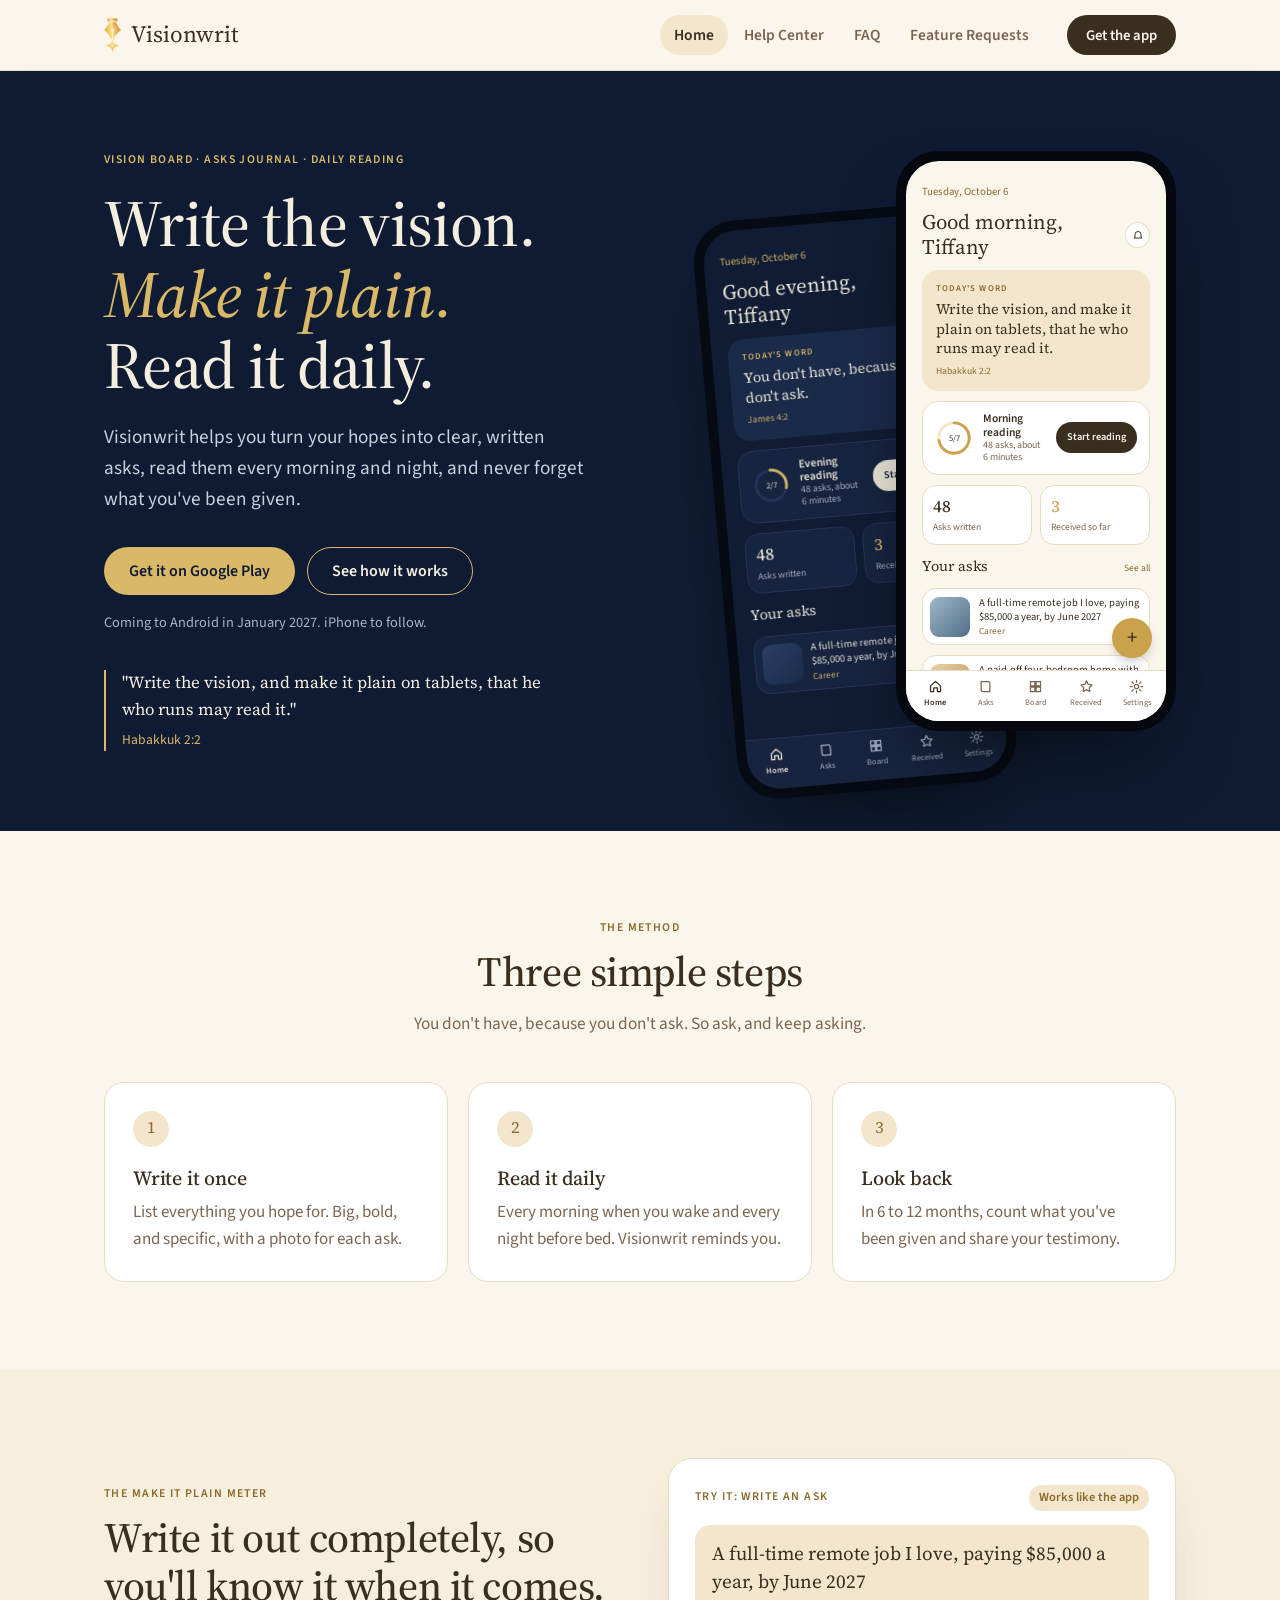
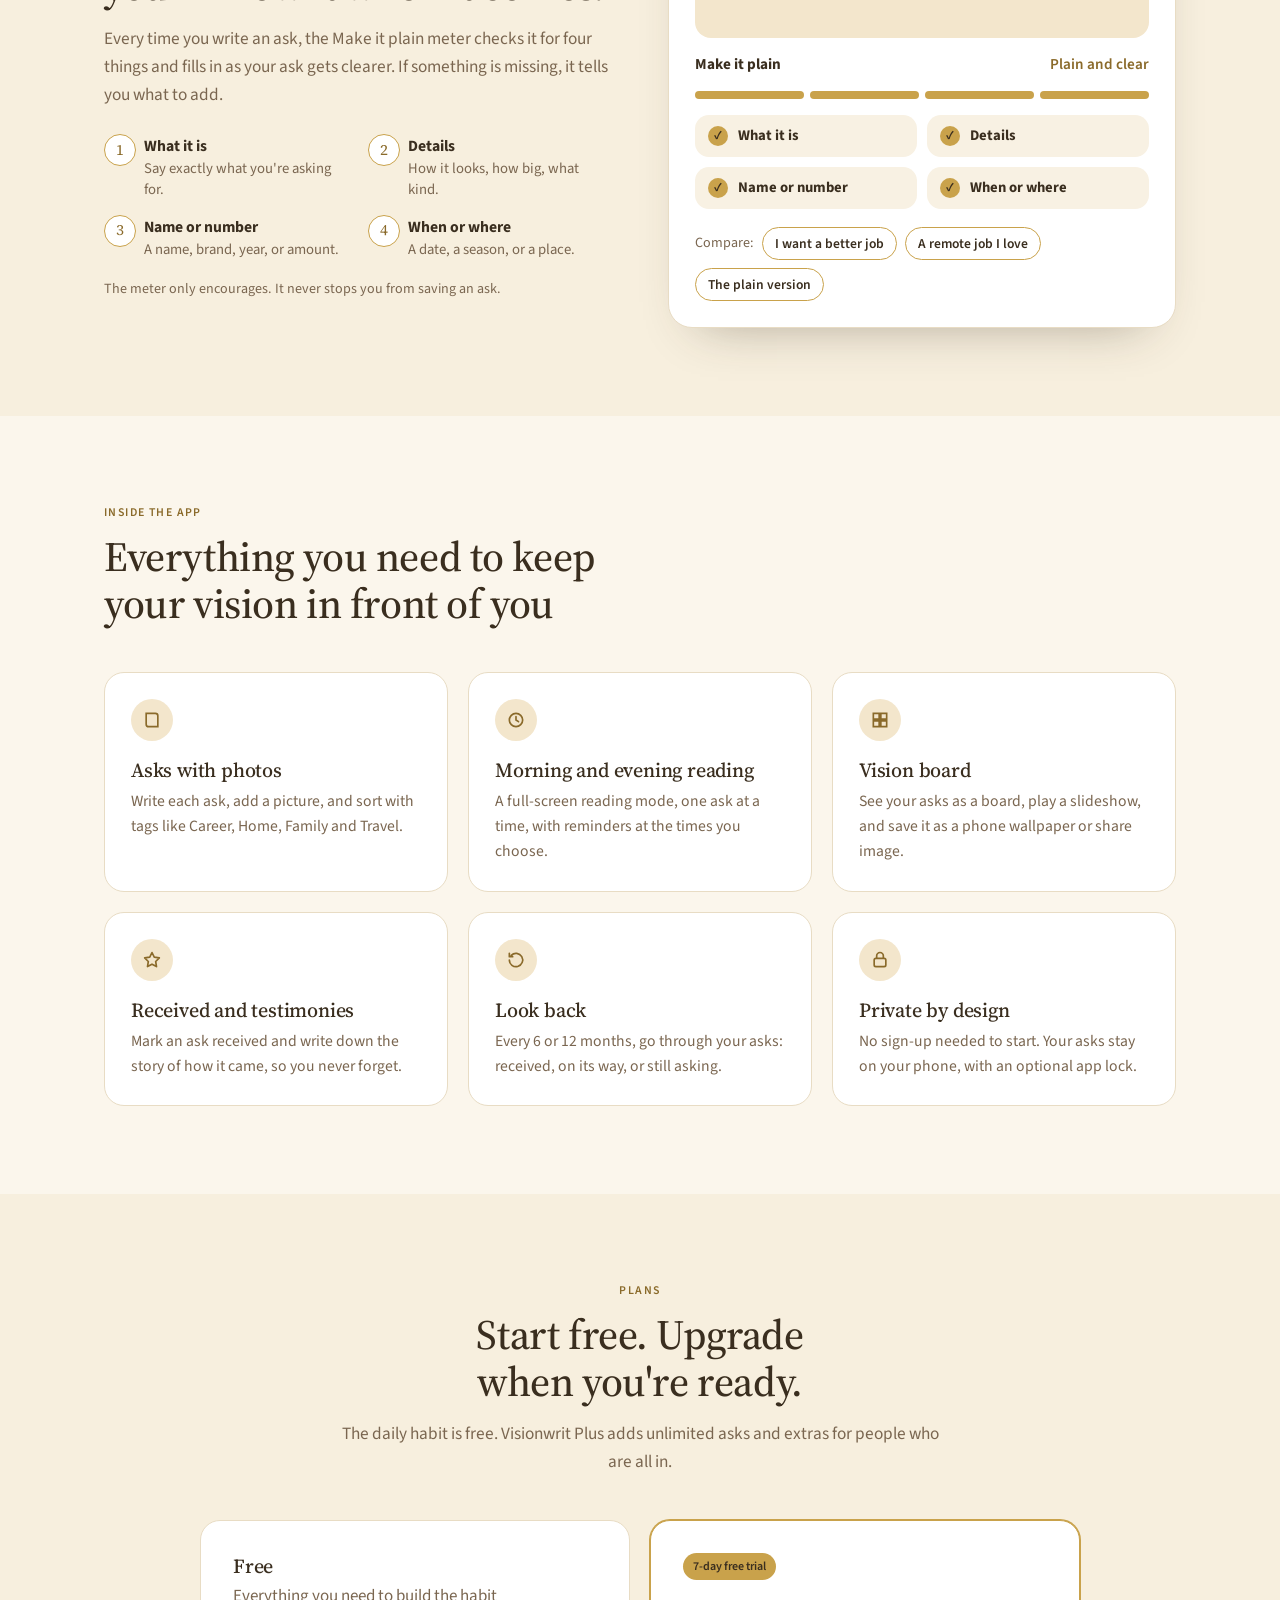
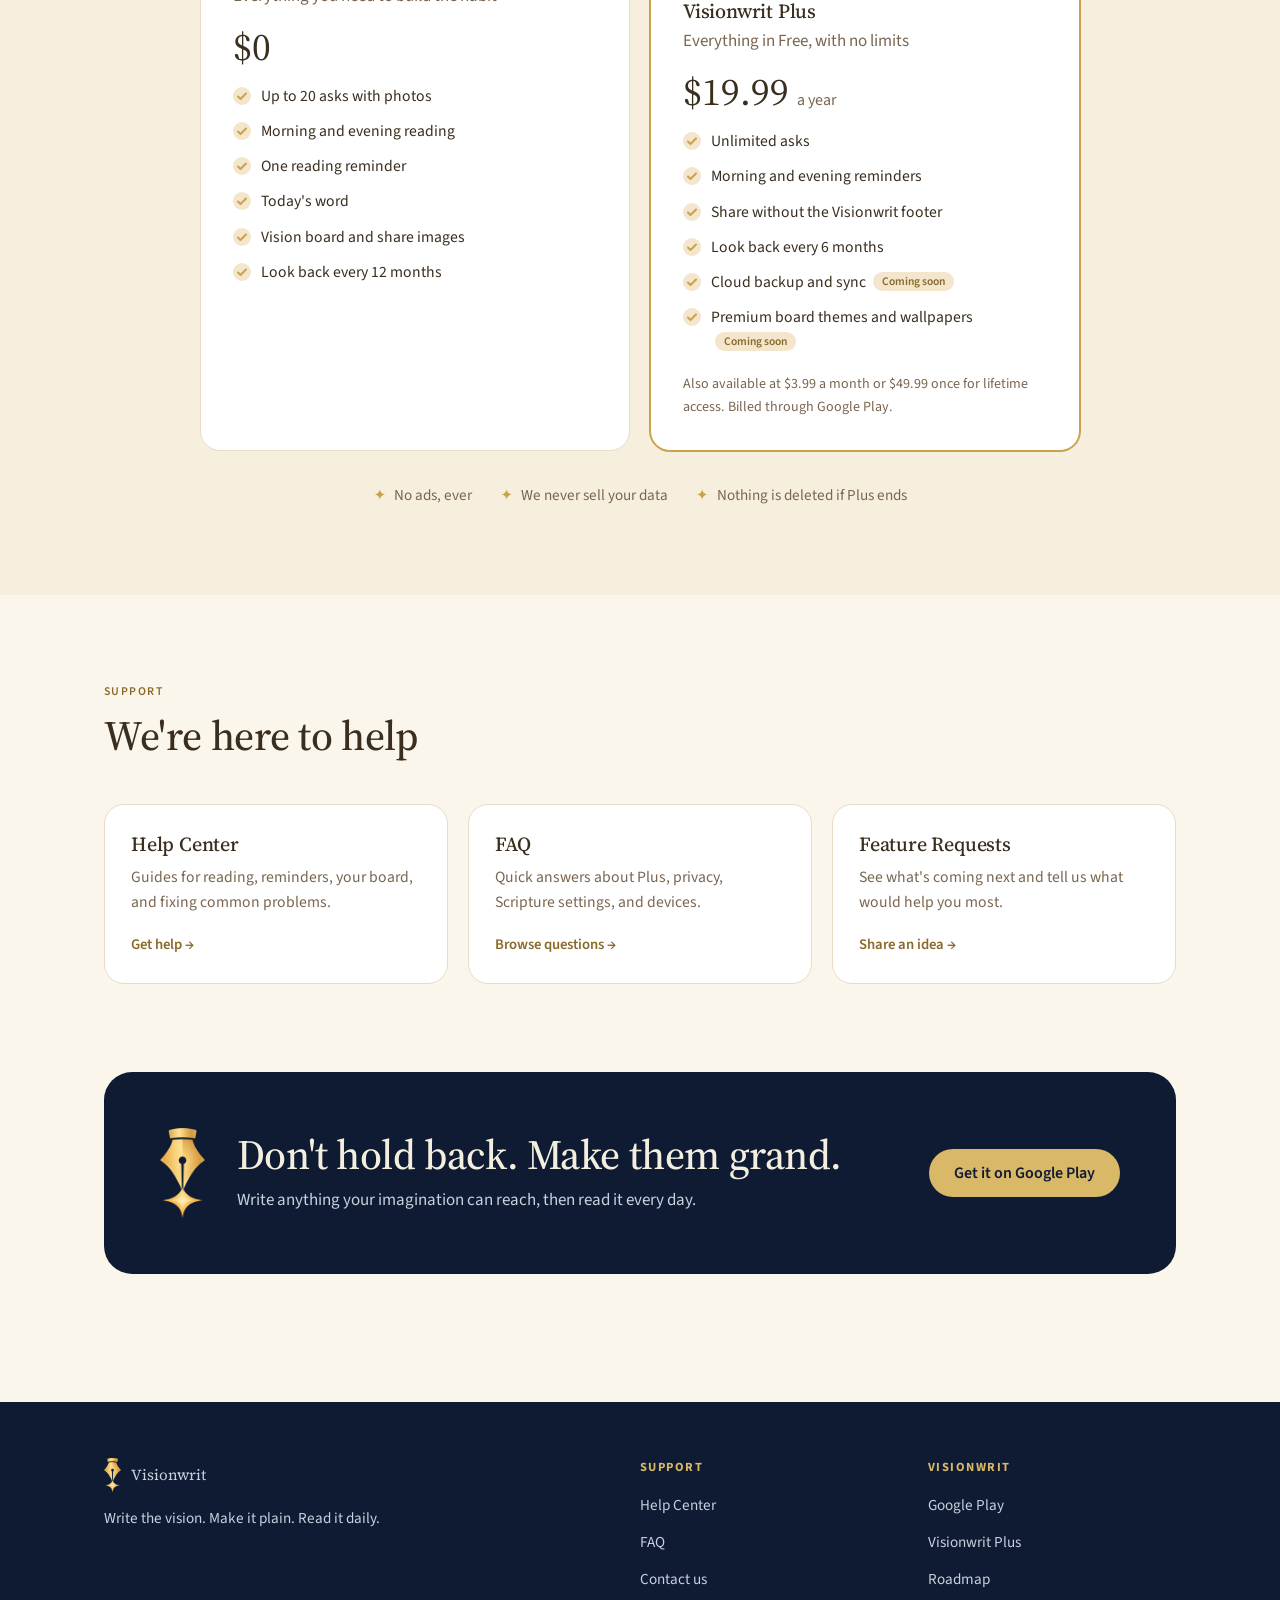
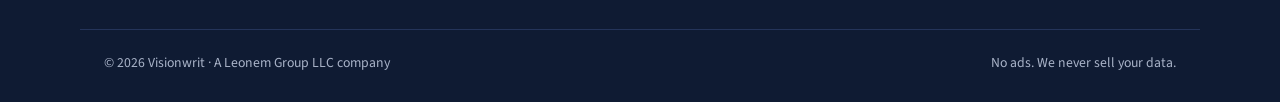
==== index.html @ 1e71ef6b "Confirmation says we'll reply soon" ====
<!DOCTYPE html>
<html lang="en">
<head>
<meta charset="utf-8">
<meta name="viewport" content="width=device-width, initial-scale=1">
<title>Visionwrit</title>
<meta name="description" content="Visionwrit: write the vision, make it plain, read it daily. A vision board and asks journal for Android.">
<meta name="theme-color" content="#0F1B33">
<link rel="icon" type="image/png" href="img/favicon.png">
<link rel="apple-touch-icon" href="img/app-icon.png">
<link rel="preconnect" href="https://fonts.googleapis.com"><link rel="preconnect" href="https://fonts.gstatic.com" crossorigin>
<link href="https://fonts.googleapis.com/css2?family=Source+Sans+3:wght@400;600&family=Source+Serif+4:ital,opsz,wght@0,8..60,400;0,8..60,500;1,8..60,500&display=swap" rel="stylesheet">
<link rel="stylesheet" href="styles.css?v=20261031b">
</head>
<body data-page="index.html">
<main>
  <section class="hero on-navy" style="padding:0">
    <div class="container">
      <div>
        <span class="label">Vision board · Asks journal · Daily reading</span>
        <h1>Write the vision.<br><em>Make it plain.</em><br>Read it daily.</h1>
        <p class="lede">Visionwrit helps you turn your hopes into clear, written asks, read them every morning and night, and never forget what you've been given.</p>
        <div class="actions">
          <a class="btn btn-gold play" href="#">Get it on Google Play</a>
          <a class="btn btn-outline" href="#how">See how it works</a>
        </div>
        <p class="store-note">Coming to Android in January 2027. iPhone to follow.</p>
        <div class="verse"><p>"Write the vision, and make it plain on tablets, that he who runs may read it."</p><small>Habakkuk 2:2</small></div>
      </div>

      <div class="phones" aria-hidden="true">
        <!-- Night sky home (behind) -->
        <div class="phone back"><div class="screen s-dark">
          <div class="body">
            <div class="s-date">Tuesday, October 6</div>
            <div class="s-hello">Good evening, Tiffany<span class="bell"><svg width="12" height="12" viewBox="0 0 24 24"><path d="M6 16V11a6 6 0 0112 0v5l2 2H4z" fill="none" stroke="#F4EEDF" stroke-width="2"/></svg></span></div>
            <div class="word"><div class="k">TODAY'S WORD</div><div class="v">You don't have, because you don't ask.</div><div class="r">James 4:2</div></div>
            <div class="read"><svg class="ring" viewBox="0 0 40 40"><circle cx="20" cy="20" r="16" fill="none" stroke="#24345A" stroke-width="3"/><circle cx="20" cy="20" r="16" fill="none" stroke="#D9B867" stroke-width="3" stroke-dasharray="29 101" transform="rotate(-90 20 20)" stroke-linecap="round"/><text x="20" y="23.5" text-anchor="middle" font-size="9" fill="#F4EEDF">2/7</text></svg><div class="t">Evening reading<span>48 asks, about 6 minutes</span></div><span class="pill">Start reading</span></div>
            <div class="stats"><div><b>48</b>Asks written</div><div class="gold"><b style="color:#D9B867">3</b>Received so far</div></div>
            <div class="your">Your asks<span style="color:#D9B867">See all</span></div>
            <div class="ask"><span class="ph" style="background:linear-gradient(135deg,#2c3f66,#1a2a4a)"></span><div class="t">A full-time remote job I love, paying $85,000 a year, by June 2027<span>Career</span></div></div>
            <div class="fab" style="background:#D9B867;color:#0F1B33">+</div>
          </div>
          <div class="tabs">
            <div class="on"><svg viewBox="0 0 24 24"><path d="M4 11l8-7 8 7v9h-5v-6H9v6H4z" fill="none" stroke="currentColor" stroke-width="2" stroke-linejoin="round"/></svg>Home</div>
            <div><svg viewBox="0 0 24 24"><path d="M5 4h11a3 3 0 013 3v13H8a3 3 0 01-3-3z" fill="none" stroke="currentColor" stroke-width="2"/></svg>Asks</div>
            <div><svg viewBox="0 0 24 24"><path d="M4 4h7v7H4zM13 4h7v7h-7zM4 13h7v7H4zM13 13h7v7h-7z" fill="none" stroke="currentColor" stroke-width="2"/></svg>Board</div>
            <div><svg viewBox="0 0 24 24"><path d="M12 3l2.7 5.6 6.1.9-4.4 4.3 1 6.1L12 17l-5.4 2.9 1-6.1-4.4-4.3 6.1-.9z" fill="none" stroke="currentColor" stroke-width="2" stroke-linejoin="round"/></svg>Received</div>
            <div><svg viewBox="0 0 24 24"><circle cx="12" cy="12" r="3.5" fill="none" stroke="currentColor" stroke-width="2"/><path d="M12 2v3M12 19v3M2 12h3M19 12h3M4.9 4.9l2.1 2.1M17 17l2.1 2.1M4.9 19.1L7 17M17 7l2.1-2.1" stroke="currentColor" stroke-width="2" stroke-linecap="round"/></svg>Settings</div>
          </div>
        </div></div>

        <!-- Morning light home (front) -->
        <div class="phone front"><div class="screen s-light">
          <div class="body">
            <div class="s-date">Tuesday, October 6</div>
            <div class="s-hello">Good morning, Tiffany<span class="bell"><svg width="12" height="12" viewBox="0 0 24 24"><path d="M6 16V11a6 6 0 0112 0v5l2 2H4z" fill="none" stroke="#3A2E1F" stroke-width="2"/></svg></span></div>
            <div class="word"><div class="k">TODAY'S WORD</div><div class="v">Write the vision, and make it plain on tablets, that he who runs may read it.</div><div class="r">Habakkuk 2:2</div></div>
            <div class="read"><svg class="ring" viewBox="0 0 40 40"><circle cx="20" cy="20" r="16" fill="none" stroke="#F3E6CC" stroke-width="3"/><circle cx="20" cy="20" r="16" fill="none" stroke="#C9A24B" stroke-width="3" stroke-dasharray="72 101" transform="rotate(-90 20 20)" stroke-linecap="round"/><text x="20" y="23.5" text-anchor="middle" font-size="9" fill="#3A2E1F">5/7</text></svg><div class="t">Morning reading<span>48 asks, about 6 minutes</span></div><span class="pill">Start reading</span></div>
            <div class="stats"><div><b>48</b>Asks written</div><div class="gold"><b>3</b>Received so far</div></div>
            <div class="your">Your asks<span>See all</span></div>
            <div class="ask"><span class="ph" style="background:linear-gradient(135deg,#9fb7c9,#4f6f86)"></span><div class="t">A full-time remote job I love, paying $85,000 a year, by June 2027<span>Career</span></div></div>
            <div class="ask"><span class="ph" style="background:linear-gradient(135deg,#e9d3a8,#b98f55)"></span><div class="t">A paid-off four-bedroom home with a wraparound porch<span>Home</span></div></div>
            <div class="fab">+</div>
          </div>
          <div class="tabs">
            <div class="on"><svg viewBox="0 0 24 24"><path d="M4 11l8-7 8 7v9h-5v-6H9v6H4z" fill="none" stroke="currentColor" stroke-width="2" stroke-linejoin="round"/></svg>Home</div>
            <div><svg viewBox="0 0 24 24"><path d="M5 4h11a3 3 0 013 3v13H8a3 3 0 01-3-3z" fill="none" stroke="currentColor" stroke-width="2"/></svg>Asks</div>
            <div><svg viewBox="0 0 24 24"><path d="M4 4h7v7H4zM13 4h7v7h-7zM4 13h7v7H4zM13 13h7v7h-7z" fill="none" stroke="currentColor" stroke-width="2"/></svg>Board</div>
            <div><svg viewBox="0 0 24 24"><path d="M12 3l2.7 5.6 6.1.9-4.4 4.3 1 6.1L12 17l-5.4 2.9 1-6.1-4.4-4.3 6.1-.9z" fill="none" stroke="currentColor" stroke-width="2" stroke-linejoin="round"/></svg>Received</div>
            <div><svg viewBox="0 0 24 24"><circle cx="12" cy="12" r="3.5" fill="none" stroke="currentColor" stroke-width="2"/><path d="M12 2v3M12 19v3M2 12h3M19 12h3M4.9 4.9l2.1 2.1M17 17l2.1 2.1M4.9 19.1L7 17M17 7l2.1-2.1" stroke="currentColor" stroke-width="2" stroke-linecap="round"/></svg>Settings</div>
          </div>
        </div></div>
      </div>
    </div>
  </section>

  <section id="how">
    <div class="container">
      <div class="section-head center" style="text-align:center"><span class="label">The method</span><h2>Three simple steps</h2><p>You don't have, because you don't ask. So ask, and keep asking.</p></div>
      <div class="method">
        <div class="step"><div class="num">1</div><h3>Write it once</h3><p>List everything you hope for. Big, bold, and specific, with a photo for each ask.</p></div>
        <div class="step"><div class="num">2</div><h3>Read it daily</h3><p>Every morning when you wake and every night before bed. Visionwrit reminds you.</p></div>
        <div class="step"><div class="num">3</div><h3>Look back</h3><p>In 6 to 12 months, count what you've been given and share your testimony.</p></div>
      </div>
    </div>
  </section>

  <section class="tinted" id="make-it-plain">
    <div class="container plain">
      <div>
        <span class="label">The Make it plain meter</span>
        <h2 style="margin-top:10px">Write it out completely, so you'll know it when it comes.</h2>
        <p class="muted" style="margin-top:16px;font-size:1.08rem">Every time you write an ask, the Make it plain meter checks it for four things and fills in as your ask gets clearer. If something is missing, it tells you what to add.</p>
        <ol class="checks-explained">
          <li><strong>What it is</strong><span>Say exactly what you're asking for.</span></li>
          <li><strong>Details</strong><span>How it looks, how big, what kind.</span></li>
          <li><strong>Name or number</strong><span>A name, brand, year, or amount.</span></li>
          <li><strong>When or where</strong><span>A date, a season, or a place.</span></li>
        </ol>
        <p class="fine" style="margin-top:18px">The meter only encourages. It never stops you from saving an ask.</p>
      </div>

      <div class="meter-demo" aria-labelledby="demo-title">
        <div class="demo-head">
          <span class="label" id="demo-title">Try it: write an ask</span>
          <span class="demo-note">Works like the app</span>
        </div>
        <label for="askInput" class="sr">Your ask</label>
        <textarea id="askInput" rows="3" spellcheck="true">A full-time remote job I love, paying $85,000 a year, by June 2027</textarea>
        <div class="meter-row">
          <strong>Make it plain</strong>
          <span id="plainRating">Plain and clear</span>
        </div>
        <div class="meter big" id="plainMeter" role="meter" aria-valuemin="0" aria-valuemax="4" aria-valuenow="4" aria-labelledby="plainRatingLabel"><span></span><span></span><span></span><span></span></div>
        <span id="plainRatingLabel" class="sr">Make it plain score</span>
        <ul class="check-list" id="plainChecks" aria-live="polite"></ul>
        <div class="examples">
          <span class="fine">Compare:</span>
          <button type="button" class="chip-btn" data-ask="I want a better job">I want a better job</button>
          <button type="button" class="chip-btn" data-ask="A remote job I love">A remote job I love</button>
          <button type="button" class="chip-btn" data-ask="A full-time remote job I love, paying $85,000 a year, by June 2027">The plain version</button>
        </div>
      </div>
    </div>
  </section>

  <section>
    <div class="container">
      <div class="section-head"><span class="label">Inside the app</span><h2>Everything you need to keep your vision in front of you</h2></div>
      <div class="features">
        <div class="feature"><div class="ficon"><svg viewBox="0 0 24 24"><path d="M5 4h11a3 3 0 013 3v13H8a3 3 0 01-3-3z" fill="none" stroke="currentColor" stroke-width="2"/></svg></div><h3>Asks with photos</h3><p>Write each ask, add a picture, and sort with tags like Career, Home, Family and Travel.</p></div>
        <div class="feature"><div class="ficon"><svg viewBox="0 0 24 24"><circle cx="12" cy="12" r="8" fill="none" stroke="currentColor" stroke-width="2"/><path d="M12 8v4l3 2" fill="none" stroke="currentColor" stroke-width="2" stroke-linecap="round"/></svg></div><h3>Morning and evening reading</h3><p>A full-screen reading mode, one ask at a time, with reminders at the times you choose.</p></div>
        <div class="feature"><div class="ficon"><svg viewBox="0 0 24 24"><path d="M4 4h7v7H4zM13 4h7v7h-7zM4 13h7v7H4zM13 13h7v7h-7z" fill="none" stroke="currentColor" stroke-width="2"/></svg></div><h3>Vision board</h3><p>See your asks as a board, play a slideshow, and save it as a phone wallpaper or share image.</p></div>
        <div class="feature"><div class="ficon"><svg viewBox="0 0 24 24"><path d="M12 3l2.7 5.6 6.1.9-4.4 4.3 1 6.1L12 17l-5.4 2.9 1-6.1-4.4-4.3 6.1-.9z" fill="none" stroke="currentColor" stroke-width="2" stroke-linejoin="round"/></svg></div><h3>Received and testimonies</h3><p>Mark an ask received and write down the story of how it came, so you never forget.</p></div>
        <div class="feature"><div class="ficon"><svg viewBox="0 0 24 24"><path d="M4 12a8 8 0 1 0 2.3-5.6M4 4v4h4" fill="none" stroke="currentColor" stroke-width="2" stroke-linecap="round" stroke-linejoin="round"/></svg></div><h3>Look back</h3><p>Every 6 or 12 months, go through your asks: received, on its way, or still asking.</p></div>
        <div class="feature"><div class="ficon"><svg viewBox="0 0 24 24"><rect x="5" y="10" width="14" height="10" rx="2" fill="none" stroke="currentColor" stroke-width="2"/><path d="M8 10V7a4 4 0 018 0v3" fill="none" stroke="currentColor" stroke-width="2"/></svg></div><h3>Private by design</h3><p>No sign-up needed to start. Your asks stay on your phone, with an optional app lock.</p></div>
      </div>
    </div>
  </section>

  <section class="tinted" id="plus">
    <div class="container">
      <div class="section-head center" style="text-align:center"><span class="label">Plans</span><h2>Start free. Upgrade when you're ready.</h2><p>The daily habit is free. Visionwrit Plus adds unlimited asks and extras for people who are all in.</p></div>
      <div class="plans">
        <div class="plan">
          <div><h3>Free</h3><p class="muted" style="margin-top:4px">Everything you need to build the habit</p></div>
          <div class="price">$0</div>
          <ul>
            <li>Up to 20 asks with photos</li>
            <li>Morning and evening reading</li>
            <li>One reading reminder</li>
            <li>Today's word</li>
            <li>Vision board and share images</li>
            <li>Look back every 12 months</li>
          </ul>
        </div>
        <div class="plan plus">
          <span class="badge">7-day free trial</span>
          <div><h3>Visionwrit Plus</h3><p class="muted" style="margin-top:4px">Everything in Free, with no limits</p></div>
          <div class="price">$19.99 <small>a year</small></div>
          <ul>
            <li>Unlimited asks</li>
            <li>Morning and evening reminders</li>
            <li>Share without the Visionwrit footer</li>
            <li>Look back every 6 months</li>
            <li><span>Cloud backup and sync <span class="soon">Coming soon</span></span></li>
            <li><span>Premium board themes and wallpapers <span class="soon">Coming soon</span></span></li>
          </ul>
          <p class="fine">Also available at $3.99 a month or $49.99 once for lifetime access. Billed through Google Play.</p>
        </div>
      </div>
      <div class="promise"><span>No ads, ever</span><span>We never sell your data</span><span>Nothing is deleted if Plus ends</span></div>
    </div>
  </section>

  <section>
    <div class="container">
      <div class="section-head"><span class="label">Support</span><h2>We're here to help</h2></div>
      <div class="cards">
        <a class="card-link" href="help.html"><h3>Help Center</h3><p>Guides for reading, reminders, your board, and fixing common problems.</p><span class="go">Get help →</span></a>
        <a class="card-link" href="faq.html"><h3>FAQ</h3><p>Quick answers about Plus, privacy, Scripture settings, and devices.</p><span class="go">Browse questions →</span></a>
        <a class="card-link" href="feature-requests.html"><h3>Feature Requests</h3><p>See what's coming next and tell us what would help you most.</p><span class="go">Share an idea →</span></a>
      </div>
    </div>
  </section>

  <section style="padding-top:0">
    <div class="container">
      <div class="band-navy on-navy">
        <img src="img/mark.png" alt="" width="45" height="90">
        <div><h2>Don't hold back. Make them grand.</h2><p>Write anything your imagination can reach, then read it every day.</p></div>
        <a class="btn btn-gold play" href="#">Get it on Google Play</a>
      </div>
    </div>
  </section>
</main>
<script src="site.js?v=20261031b"></script>
<script>
/* Same rules as the app's Make it plain meter (Code/src/lib/make-it-plain.ts) */
const DESCRIBING_WORDS = /\b(black|white|red|blue|green|gold|silver|grey|gray|brown|yellow|pink|purple|orange|navy|cream|new|brand|custom|large|big|small|little|tall|leather|wood|wooden|brick|stone|glass|vintage|classic|luxury|paid[- ]off|debt[- ]free|four[- ]bedroom|three[- ]bedroom|two[- ]bedroom|ocean|beach|mountain|lake|corner|private|healthy|happy|loving|kind|full[- ]time|part[- ]time|remote)\b/i;
const NAME_OR_NUMBER = /\d|\$|\b[A-Z][a-z]+\b/;
const WHEN_OR_WHERE = /\b(by|before|in|on|at|near|within|every|each|this|next|year|month|week|summer|winter|spring|fall|january|february|march|april|may|june|july|august|september|october|november|december|city|town|state|country|street|road)\b|\b20\d\d\b/i;
function checkPlain(text){
  const trimmed = text.trim();
  const words = trimmed.split(/\s+/).filter(Boolean);
  const rest = words.slice(1).join(" ");
  const checks = [
    { label: "What it is", met: words.length >= 3, tip: "Say exactly what it is." },
    { label: "Details", met: DESCRIBING_WORDS.test(trimmed) || words.length >= 10, tip: "Add a color, size, or how it looks." },
    { label: "Name or number", met: /\d|\$/.test(trimmed) || NAME_OR_NUMBER.test(rest), tip: "Add a name, brand, year, or amount." },
    { label: "When or where", met: WHEN_OR_WHERE.test(rest), tip: "Add a when or where." },
  ];
  const score = trimmed ? checks.filter(c => c.met).length : 0;
  const rating = ["Just getting started","A good start","Getting clearer","Very specific","Plain and clear"][score];
  return { checks, score, rating };
}
const input = document.getElementById("askInput");
const meter = document.getElementById("plainMeter");
const list = document.getElementById("plainChecks");
const rating = document.getElementById("plainRating");
function render(){
  const r = checkPlain(input.value);
  [...meter.children].forEach((seg,i) => seg.classList.toggle("on", i < r.score));
  meter.setAttribute("aria-valuenow", r.score);
  meter.dataset.score = r.score;
  rating.textContent = r.rating;
  list.innerHTML = r.checks.map(c =>
    '<li class="' + (c.met ? "met" : "") + '"><span class="tick" aria-hidden="true">' + (c.met ? "✓" : "") + '</span><span><strong>' + c.label + '</strong>' +
    (c.met ? '' : '<em>' + c.tip + '</em>') + '<span class="sr">' + (c.met ? " (done)" : " (missing)") + '</span></span></li>').join("");
}
input.addEventListener("input", render);
document.querySelectorAll(".chip-btn").forEach(b => b.addEventListener("click", () => { input.value = b.dataset.ask; render(); }));
render();
</script>
</body>
</html>
---- styles.css ----
/* Visionwrit site. Mirrors the app: "Morning light" (cream, brown, gold) by default, "Night sky" (navy, cream, gold) in dark mode.
   Layout: centered 1120px column, serif headings like the app, rounded 20px cards with hairline borders, pill buttons. */
:root{
  --bg:#FBF6EC;          /* app background, morning light */
  --card:#FFFFFF;
  --tint:#F3E6CC;        /* Today's word card */
  --line:#E8DCC4;
  --text:#3A2E1F;
  --text2:#7A6650;
  --accent-text:#8A6A2A;
  --gold:#C9A24B;
  --on-gold:#3A2E1F;
  --primary:#3A2E1F;
  --on-primary:#FBF6EC;
  --navy:#0F1B33;        /* night sky, used for hero and footer in both themes */
  --navy-card:#16233F;
  --navy-line:#24345A;
  --cream:#F4EEDF;
  --gold-night:#D9B867;
  --serif:"Source Serif 4", Georgia, "Times New Roman", serif;
  --sans:"Source Sans 3", "Segoe UI", Roboto, system-ui, sans-serif;
  color-scheme:light;
}
@media (prefers-color-scheme: dark){
  :root:not([data-theme="light"]){
    --bg:#0F1B33; --card:#16233F; --tint:#1A2A4A; --line:#24345A; --text:#F4EEDF; --text2:#A9B3C8;
    --accent-text:#D9B867; --gold:#D9B867; --on-gold:#0F1B33; --primary:#F4EEDF; --on-primary:#0F1B33;
    --navy:#0A1326; --navy-card:#16233F; color-scheme:dark;
  }
}
:root[data-theme="dark"]{
  --bg:#0F1B33; --card:#16233F; --tint:#1A2A4A; --line:#24345A; --text:#F4EEDF; --text2:#A9B3C8;
  --accent-text:#D9B867; --gold:#D9B867; --on-gold:#0F1B33; --primary:#F4EEDF; --on-primary:#0F1B33;
  --navy:#0A1326; --navy-card:#16233F; color-scheme:dark;
}

*{box-sizing:border-box}
body{margin:0;background:var(--bg);color:var(--text);font:400 17px/1.6 var(--sans);-webkit-font-smoothing:antialiased}
a{color:inherit}
img{max-width:100%;display:block}
p{margin:0}
:focus-visible{outline:2px solid var(--gold);outline-offset:3px;border-radius:6px}
h1,h2,h3{font-family:var(--serif);font-weight:500;margin:0;text-wrap:balance;letter-spacing:-.01em}
h1{font-size:clamp(2.5rem,6vw,4.1rem);line-height:1.08}
h2{font-size:clamp(1.8rem,3.6vw,2.6rem);line-height:1.15}
h3{font-size:1.25rem;line-height:1.3}
.container{max-width:1120px;margin:0 auto;padding:0 24px}
.muted{color:var(--text2)}
.label{display:block;font-size:.74rem;font-weight:600;letter-spacing:.12em;text-transform:uppercase;color:var(--accent-text)}

/* Nav */
.nav{position:sticky;top:0;z-index:10;background:color-mix(in srgb,var(--bg) 90%,transparent);backdrop-filter:blur(12px);border-bottom:1px solid var(--line)}
.nav .container{display:flex;align-items:center;gap:24px;height:70px}
.logo{display:flex;align-items:center;gap:10px;text-decoration:none;font-family:var(--serif);font-size:1.45rem;color:var(--text)}
.logo img{height:34px;width:auto}
.nav-links{display:flex;gap:2px;margin-left:auto}
.nav-links a{text-decoration:none;color:var(--text2);font-weight:600;font-size:.97rem;padding:8px 14px;border-radius:999px}
.nav-links a:hover{color:var(--text);background:var(--tint)}
.nav-links a[aria-current="page"]{color:var(--text);background:var(--tint)}
.menu-btn{display:none;margin-left:auto;background:none;border:1px solid var(--line);border-radius:12px;padding:8px 10px;color:var(--text);cursor:pointer}

/* Buttons: same pills as the app */
.btn{display:inline-flex;align-items:center;justify-content:center;gap:8px;min-height:48px;font:600 1rem var(--sans);padding:0 24px;border-radius:999px;border:1px solid transparent;text-decoration:none;cursor:pointer;transition:opacity .15s}
.btn:hover{opacity:.88}
.btn-primary{background:var(--primary);color:var(--on-primary)}
.btn-gold{background:var(--gold);color:var(--on-gold)}
.btn-outline{background:transparent;border-color:var(--gold);color:var(--text)}
.btn-sm{min-height:40px;padding:0 18px;font-size:.92rem}
.on-navy .btn-outline{color:var(--cream);border-color:var(--gold-night)}

/* Hero: the app's splash screen, night sky with the gold pen */
.hero{background:var(--navy);color:var(--cream);overflow:hidden}
.hero .container{display:grid;grid-template-columns:1.1fr .9fr;gap:48px;align-items:center;padding-top:80px;padding-bottom:80px}
.hero .label{color:var(--gold-night)}
.hero h1{margin-top:18px}
.hero h1 em{font-style:italic;color:var(--gold-night)}
.hero .lede{font-size:1.2rem;color:#C9D0DE;max-width:480px;margin:22px 0 32px}
.hero .actions{display:flex;gap:12px;flex-wrap:wrap}
.hero .btn-gold{background:var(--gold-night);color:#0F1B33}
.verse{margin-top:36px;padding-left:16px;border-left:2px solid var(--gold-night);max-width:440px}
.verse p{font-family:var(--serif);font-size:1.05rem;color:var(--cream)}
.verse small{display:block;margin-top:6px;color:var(--gold-night);font-size:.85rem}
.store-note{margin-top:16px;font-size:.9rem;color:#A9B3C8}

/* Phones */
.phones{position:relative;height:600px;width:100%;max-width:520px;margin-left:auto}
.phone{position:absolute;width:280px;border-radius:42px;background:#05080f;padding:10px;box-shadow:0 40px 80px -30px rgba(0,0,0,.6)}
.phone.front{right:0;top:0;z-index:2}
.phone.back{left:0;top:60px;transform:rotate(-5deg);opacity:.95}
.screen{border-radius:33px;overflow:hidden;height:560px;display:flex;flex-direction:column;font-family:var(--sans)}
.screen .body{flex:1;min-height:0;overflow:hidden;padding:22px 16px 0;display:flex;flex-direction:column;gap:10px;position:relative}
.s-light{background:#FBF6EC;color:#3A2E1F}
.s-dark{background:#0F1B33;color:#F4EEDF}
.s-date{font-size:.68rem;color:#8A6A2A}
.s-dark .s-date{color:#D9B867}
.s-hello{font-family:var(--serif);font-size:1.3rem;line-height:1.2;display:flex;justify-content:space-between;align-items:center}
.bell{width:26px;height:26px;border-radius:50%;border:1px solid #E8DCC4;display:grid;place-items:center;background:#fff}
.s-dark .bell{background:#16233F;border-color:#24345A}
.word{border-radius:16px;padding:12px 14px;background:#F3E6CC}
.s-dark .word{background:#1A2A4A}
.word .k{font-size:.55rem;letter-spacing:.12em;color:#8A6A2A;font-weight:600}
.s-dark .word .k{color:#D9B867}
.word .v{font-family:var(--serif);font-size:.9rem;line-height:1.35;margin-top:4px}
.word .r{font-size:.6rem;color:#8A6A2A;margin-top:5px}
.s-dark .word .r{color:#D9B867}
.read{display:flex;align-items:center;gap:10px;border:1px solid #E8DCC4;border-radius:16px;padding:10px 12px;background:#fff}
.s-dark .read{background:#16233F;border-color:#24345A}
.ring{width:38px;height:38px;flex:none}
.read .t{font-size:.72rem;font-weight:600;line-height:1.2}
.read .t span{display:block;font-weight:400;color:#7A6650;font-size:.62rem}
.s-dark .read .t span{color:#A9B3C8}
.pill{margin-left:auto;font-size:.65rem;font-weight:600;padding:7px 11px;border-radius:999px;background:#3A2E1F;color:#FBF6EC;white-space:nowrap}
.s-dark .pill{background:#F4EEDF;color:#0F1B33}
.stats{display:grid;grid-template-columns:1fr 1fr;gap:8px}
.stats div{border:1px solid #E8DCC4;border-radius:14px;padding:8px 10px;background:#fff;font-size:.6rem;color:#7A6650}
.s-dark .stats div{background:#16233F;border-color:#24345A;color:#A9B3C8}
.stats b{display:block;font-family:var(--serif);font-weight:500;font-size:1.05rem;color:#3A2E1F}
.s-dark .stats b{color:#F4EEDF}
.stats .gold b{color:#C9A24B}
.your{display:flex;justify-content:space-between;align-items:baseline;font-family:var(--serif);font-size:.9rem}
.your span{font-family:var(--sans);font-size:.6rem;color:#8A6A2A}
.ask{display:flex;gap:9px;align-items:center;border:1px solid #E8DCC4;border-radius:14px;padding:7px;background:#fff}
.s-dark .ask{background:#16233F;border-color:#24345A}
.ph{width:40px;height:40px;border-radius:9px;flex:none}
.ask .t{font-size:.66rem;line-height:1.3}
.ask .t span{display:block;color:#8A6A2A;font-size:.58rem;margin-top:2px}
.s-dark .ask .t span{color:#D9B867}
.fab{position:absolute;right:14px;bottom:12px;width:40px;height:40px;border-radius:50%;background:#C9A24B;color:#3A2E1F;display:grid;place-items:center;font-size:1.3rem;box-shadow:0 6px 14px -6px rgba(0,0,0,.4)}
.tabs{display:grid;grid-template-columns:repeat(5,1fr);border-top:1px solid #E8DCC4;background:#fff;padding:8px 4px 12px}
.s-dark .tabs{background:#16233F;border-color:#24345A}
.tabs div{display:flex;flex-direction:column;align-items:center;gap:2px;font-size:.52rem;color:#7A6650}
.s-dark .tabs div{color:#A9B3C8}
.tabs .on{color:#3A2E1F;font-weight:600}
.s-dark .tabs .on{color:#F4EEDF}
.tabs svg{width:15px;height:15px}

section{padding:88px 0}
.section-head{max-width:620px;margin-bottom:44px}
.section-head h2{margin-top:10px}
.section-head p{margin-top:14px;color:var(--text2);font-size:1.08rem}
.center{text-align:center;margin-left:auto;margin-right:auto}

/* Method: three steps, like onboarding */
.method{display:grid;grid-template-columns:repeat(3,1fr);gap:20px}
.step{background:var(--card);border:1px solid var(--line);border-radius:20px;padding:28px}
.num{width:36px;height:36px;border-radius:50%;background:var(--tint);color:var(--accent-text);display:grid;place-items:center;font-family:var(--serif);font-size:1.05rem;margin-bottom:18px}
.step p{color:var(--text2);margin-top:8px}

/* Make it plain meter demo */
.plain{display:grid;grid-template-columns:1fr 1fr;gap:56px;align-items:center}
.sr{position:absolute;width:1px;height:1px;overflow:hidden;clip:rect(0 0 0 0);white-space:nowrap}
.checks-explained{list-style:none;counter-reset:c;margin:26px 0 0;padding:0;display:grid;grid-template-columns:1fr 1fr;gap:14px 20px}
.checks-explained li{counter-increment:c;display:grid;grid-template-columns:30px 1fr;column-gap:10px;align-content:start}
.checks-explained li::before{content:counter(c);grid-row:span 2;width:30px;height:30px;border-radius:50%;background:var(--card);border:1px solid var(--gold);color:var(--accent-text);display:grid;place-items:center;font-family:var(--serif);font-size:.95rem}
.checks-explained strong{font-size:.98rem}
.checks-explained span{color:var(--text2);font-size:.92rem;line-height:1.4}
.meter-demo{background:var(--card);border:1px solid var(--line);border-radius:24px;padding:26px;display:grid;gap:14px;box-shadow:0 24px 50px -32px rgba(58,46,31,.45)}
.demo-head{display:flex;flex-wrap:wrap;justify-content:space-between;align-items:center;gap:8px 12px}
.demo-note{white-space:nowrap;font-size:.78rem;font-weight:600;color:var(--accent-text);background:var(--tint);padding:3px 10px;border-radius:999px}
.meter-demo textarea{min-height:0;font-family:var(--serif);font-size:1.2rem;line-height:1.45;background:var(--tint);border-color:transparent;border-radius:16px;padding:14px 16px;resize:none}
.meter-row{display:flex;justify-content:space-between;align-items:baseline;font-size:.95rem}
.meter-row span{color:var(--accent-text);font-weight:600}
.meter{display:grid;grid-template-columns:repeat(4,1fr);gap:6px}
.meter span{height:8px;border-radius:999px;background:color-mix(in srgb,var(--line) 55%,var(--card));transition:background .25s}
.meter span.on{background:var(--gold)}
@media (prefers-reduced-motion: reduce){.meter span{transition:none}}
.check-list{list-style:none;margin:2px 0 0;padding:0;display:grid;grid-template-columns:1fr 1fr;gap:10px}
.check-list li{display:flex;gap:10px;align-items:flex-start;border:1px solid var(--line);border-radius:14px;padding:10px 12px;font-size:.92rem;line-height:1.35}
.check-list li.met{background:color-mix(in srgb,var(--tint) 55%,var(--card));border-color:transparent}
.check-list .tick{flex:none;width:20px;height:20px;border-radius:50%;border:1.5px dashed var(--gold);display:grid;place-items:center;font-size:.75rem;font-weight:700;color:var(--on-gold)}
.check-list li.met .tick{background:var(--gold);border:none}
.check-list em{display:block;font-style:normal;color:var(--text2);font-size:.85rem;margin-top:2px}
.examples{display:flex;flex-wrap:wrap;gap:8px;align-items:center;padding-top:4px}
.chip-btn{font:600 .85rem var(--sans);padding:6px 12px;border-radius:999px;background:transparent;color:var(--text);border:1px solid var(--gold);cursor:pointer}
.chip-btn:hover{background:var(--tint)}

/* Feature list */
.features{display:grid;grid-template-columns:repeat(3,1fr);gap:20px}
.feature{background:var(--card);border:1px solid var(--line);border-radius:20px;padding:26px}
.ficon{width:42px;height:42px;border-radius:50%;background:var(--tint);color:var(--accent-text);display:grid;place-items:center;margin-bottom:16px}
.ficon svg{width:20px;height:20px}
.feature p{color:var(--text2);margin-top:6px;font-size:.98rem}

/* Plans */
.plans{display:grid;grid-template-columns:1fr 1fr;gap:20px;max-width:880px;margin:0 auto}
.plan{background:var(--card);border:1px solid var(--line);border-radius:20px;padding:32px;display:flex;flex-direction:column;gap:18px}
.plan.plus{border-color:var(--gold);box-shadow:0 0 0 1px var(--gold)}
.price{font-family:var(--serif);font-size:2.4rem;line-height:1}
.price small{font-family:var(--sans);font-size:1rem;color:var(--text2)}
.plan ul{list-style:none;margin:0;padding:0;display:grid;gap:10px}
.plan li{display:flex;gap:10px;font-size:.98rem}
.plan li::before{content:"";flex:none;width:18px;height:18px;margin-top:3px;border-radius:50%;background:var(--tint) url("data:image/svg+xml,%3Csvg xmlns='http://www.w3.org/2000/svg' viewBox='0 0 18 18'%3E%3Cpath d='M5 9.5l2.5 2.5L13 6.5' fill='none' stroke='%23C9A24B' stroke-width='2' stroke-linecap='round' stroke-linejoin='round'/%3E%3C/svg%3E") center/18px no-repeat}
.plan .soon{display:inline-block;vertical-align:2px;font-size:.72rem;font-weight:600;line-height:1.5;color:var(--accent-text);background:var(--tint);padding:1px 9px;border-radius:999px;margin-left:4px;white-space:nowrap}
.badge{align-self:flex-start;font-size:.75rem;font-weight:600;padding:4px 10px;border-radius:999px;background:var(--gold);color:var(--on-gold)}
.fine{font-size:.88rem;color:var(--text2)}

.promise{display:flex;flex-wrap:wrap;gap:12px 28px;justify-content:center;margin-top:32px;color:var(--text2);font-size:.95rem}
.promise span{display:flex;align-items:center;gap:8px}
.promise span::before{content:"✦";color:var(--gold)}

/* Cards linking to support pages */
.cards{display:grid;grid-template-columns:repeat(3,1fr);gap:20px}
.card-link{display:flex;flex-direction:column;gap:8px;padding:26px;border:1px solid var(--line);border-radius:20px;text-decoration:none;background:var(--card);transition:border-color .15s}
.card-link:hover{border-color:var(--gold)}
.card-link p{color:var(--text2);font-size:.98rem}
.card-link .go{margin-top:auto;padding-top:10px;font-weight:600;font-size:.92rem;color:var(--accent-text)}

/* Navy CTA band */
.band-navy{background:var(--navy);color:var(--cream);border-radius:28px;padding:56px;display:grid;grid-template-columns:auto 1fr auto;gap:32px;align-items:center}
.band-navy img{height:90px;width:auto}
.band-navy p{color:#C9D0DE;margin-top:8px}
.band-navy .btn-gold{background:var(--gold-night);color:#0F1B33}

/* Page header (inner pages) */
.page-head{padding:72px 0 40px;text-align:center}
.page-head .label{margin-bottom:12px}
.page-head p{max-width:560px;margin:16px auto 0;font-size:1.1rem;color:var(--text2)}

/* Search */
.search{max-width:560px;margin:28px auto 0;position:relative}
.search input{padding-left:48px;height:54px;border-radius:999px;background:var(--card);border:1px solid var(--line)}
.search svg{position:absolute;left:18px;top:50%;transform:translateY(-50%);color:var(--text2)}

/* Forms */
.form{display:grid;gap:18px;padding:32px;border:1px solid var(--line);border-radius:20px;background:var(--card)}
.row{display:grid;grid-template-columns:1fr 1fr;gap:18px}
label{display:block;font-weight:600;font-size:.9rem;margin-bottom:8px}
label .opt{font-weight:400;color:var(--text2)}
input,select,textarea{width:100%;font:400 1rem var(--sans);color:var(--text);background:var(--bg);border:1px solid var(--line);border-radius:14px;padding:12px 14px}
input:focus,select:focus,textarea:focus{outline:none;border-color:var(--gold);box-shadow:0 0 0 3px color-mix(in srgb,var(--gold) 25%,transparent)}
textarea{min-height:140px;resize:vertical}
.err{color:#9A3B2E;font-size:.9rem;font-weight:600;min-height:1.2em}
:root[data-theme="dark"] .err{color:#E39A8C}
@media (prefers-color-scheme: dark){:root:not([data-theme="light"]) .err{color:#E39A8C}}
.result{display:none;padding:20px;border-radius:16px;background:var(--tint)}
.result.show{display:block}
.result.ok{border-left:4px solid var(--gold)}
.result.bad{border-left:4px solid #9A3B2E}
.result a{color:var(--accent-text)}
.hp{position:absolute;left:-9999px;width:1px;height:1px;opacity:0}
.btn:disabled{opacity:.6;cursor:wait}
.result pre{white-space:pre-wrap;font:400 .86rem/1.55 ui-monospace,Consolas,monospace;background:var(--card);border:1px solid var(--line);border-radius:12px;padding:14px;margin:12px 0;max-height:220px;overflow:auto}
.result .actions{display:flex;gap:10px;flex-wrap:wrap;align-items:center}

.split{display:grid;grid-template-columns:.8fr 1.2fr;gap:56px;align-items:start}
.info-list{display:grid;gap:22px;margin-top:28px}
.info-list > div{display:flex;gap:14px}
.info-list .num{margin:0;flex:none}
.info-list h3{font-size:1.05rem}
.info-list p{color:var(--text2);font-size:.95rem}
.tinted{background:color-mix(in srgb,var(--tint) 45%,var(--bg))}

/* FAQ */
.faq-layout{display:grid;grid-template-columns:220px 1fr;gap:56px;align-items:start}
.faq-nav{position:sticky;top:100px;display:grid;gap:2px}
.faq-nav a{text-decoration:none;color:var(--text2);font-weight:600;font-size:.95rem;padding:8px 12px;border-radius:12px}
.faq-nav a:hover{color:var(--text);background:var(--tint)}
.faq-group{margin-bottom:48px;scroll-margin-top:100px}
.faq-group h2{font-size:1.5rem;margin-bottom:8px}
details{border-bottom:1px solid var(--line)}
summary{cursor:pointer;list-style:none;display:flex;justify-content:space-between;align-items:center;gap:16px;padding:18px 0;font-weight:600}
summary::-webkit-details-marker{display:none}
summary .plus{width:28px;height:28px;border-radius:50%;border:1px solid var(--gold);color:var(--accent-text);display:grid;place-items:center;flex:none;transition:transform .2s}
details[open] summary .plus{transform:rotate(45deg);background:var(--gold);color:var(--on-gold)}
details p{color:var(--text2);padding:0 44px 20px 0}
@media (prefers-reduced-motion: reduce){summary .plus{transition:none}}

/* Roadmap */
.board{display:grid;grid-template-columns:repeat(3,1fr);gap:20px}
.lane{background:var(--tint);border-radius:20px;padding:18px}
.lane-head{display:flex;align-items:center;justify-content:space-between;margin-bottom:14px;padding:0 4px}
.lane-head h3{font-size:1.1rem}
.lane-head small{font-size:.8rem;color:var(--accent-text);font-weight:600}
.item{background:var(--card);border:1px solid var(--line);border-radius:16px;padding:16px;margin-bottom:10px}
.item:last-child{margin-bottom:0}
.item .t{font-weight:600}
.item .d{color:var(--text2);font-size:.92rem;margin-top:4px}
.tag{display:inline-block;margin-top:10px;font-size:.74rem;font-weight:600;color:var(--accent-text);background:var(--tint);padding:3px 9px;border-radius:999px}

/* Footer: night sky */
footer{background:var(--navy);color:#C9D0DE;margin-top:40px}
.foot{display:grid;grid-template-columns:2fr 1fr 1fr;gap:40px;padding-top:56px;padding-bottom:36px}
footer .logo{color:var(--cream)}
.foot h4{margin:0 0 14px;font-size:.78rem;letter-spacing:.12em;text-transform:uppercase;color:var(--gold-night)}
.foot ul{list-style:none;margin:0;padding:0;display:grid;gap:10px}
.foot a{text-decoration:none;color:#C9D0DE;font-size:.95rem}
.foot a:hover{color:var(--cream)}
.foot p{font-size:.95rem;margin-top:14px;max-width:340px}
.legal{border-top:1px solid #24345A;padding-top:22px;padding-bottom:28px;font-size:.86rem;display:flex;justify-content:space-between;gap:16px;flex-wrap:wrap;color:#A9B3C8}

/* Mid widths: the column is too narrow for two phones side by side, so show only the front one */
@media (min-width:921px) and (max-width:1100px){.phone.back{display:none}.phone.front{right:auto;left:50%;transform:translateX(-50%)}}
@media (max-width:920px){
  .hero .container,.split,.faq-layout,.plain{grid-template-columns:1fr}
  .phones{height:590px;max-width:520px;margin:0 auto;width:100%}
  .method,.features,.cards,.board{grid-template-columns:1fr 1fr}
  .faq-nav{position:static;display:flex;flex-wrap:wrap}
  .band-navy{grid-template-columns:1fr;text-align:left;padding:36px}
}
@media (max-width:680px){
  .checks-explained,.check-list{grid-template-columns:1fr}
  .menu-btn{display:block}
  .nav-links{display:none;position:absolute;top:70px;left:0;right:0;flex-direction:column;background:var(--bg);border-bottom:1px solid var(--line);padding:12px 16px}
  .nav-links.open{display:flex}
  .nav .btn{display:none}
  .method,.features,.cards,.board,.plans,.row{grid-template-columns:1fr}
  .phone.back{display:none}
  .phone.front{left:50%;right:auto;transform:translateX(-50%)}
  .foot{grid-template-columns:1fr}
  .form{padding:22px}
}
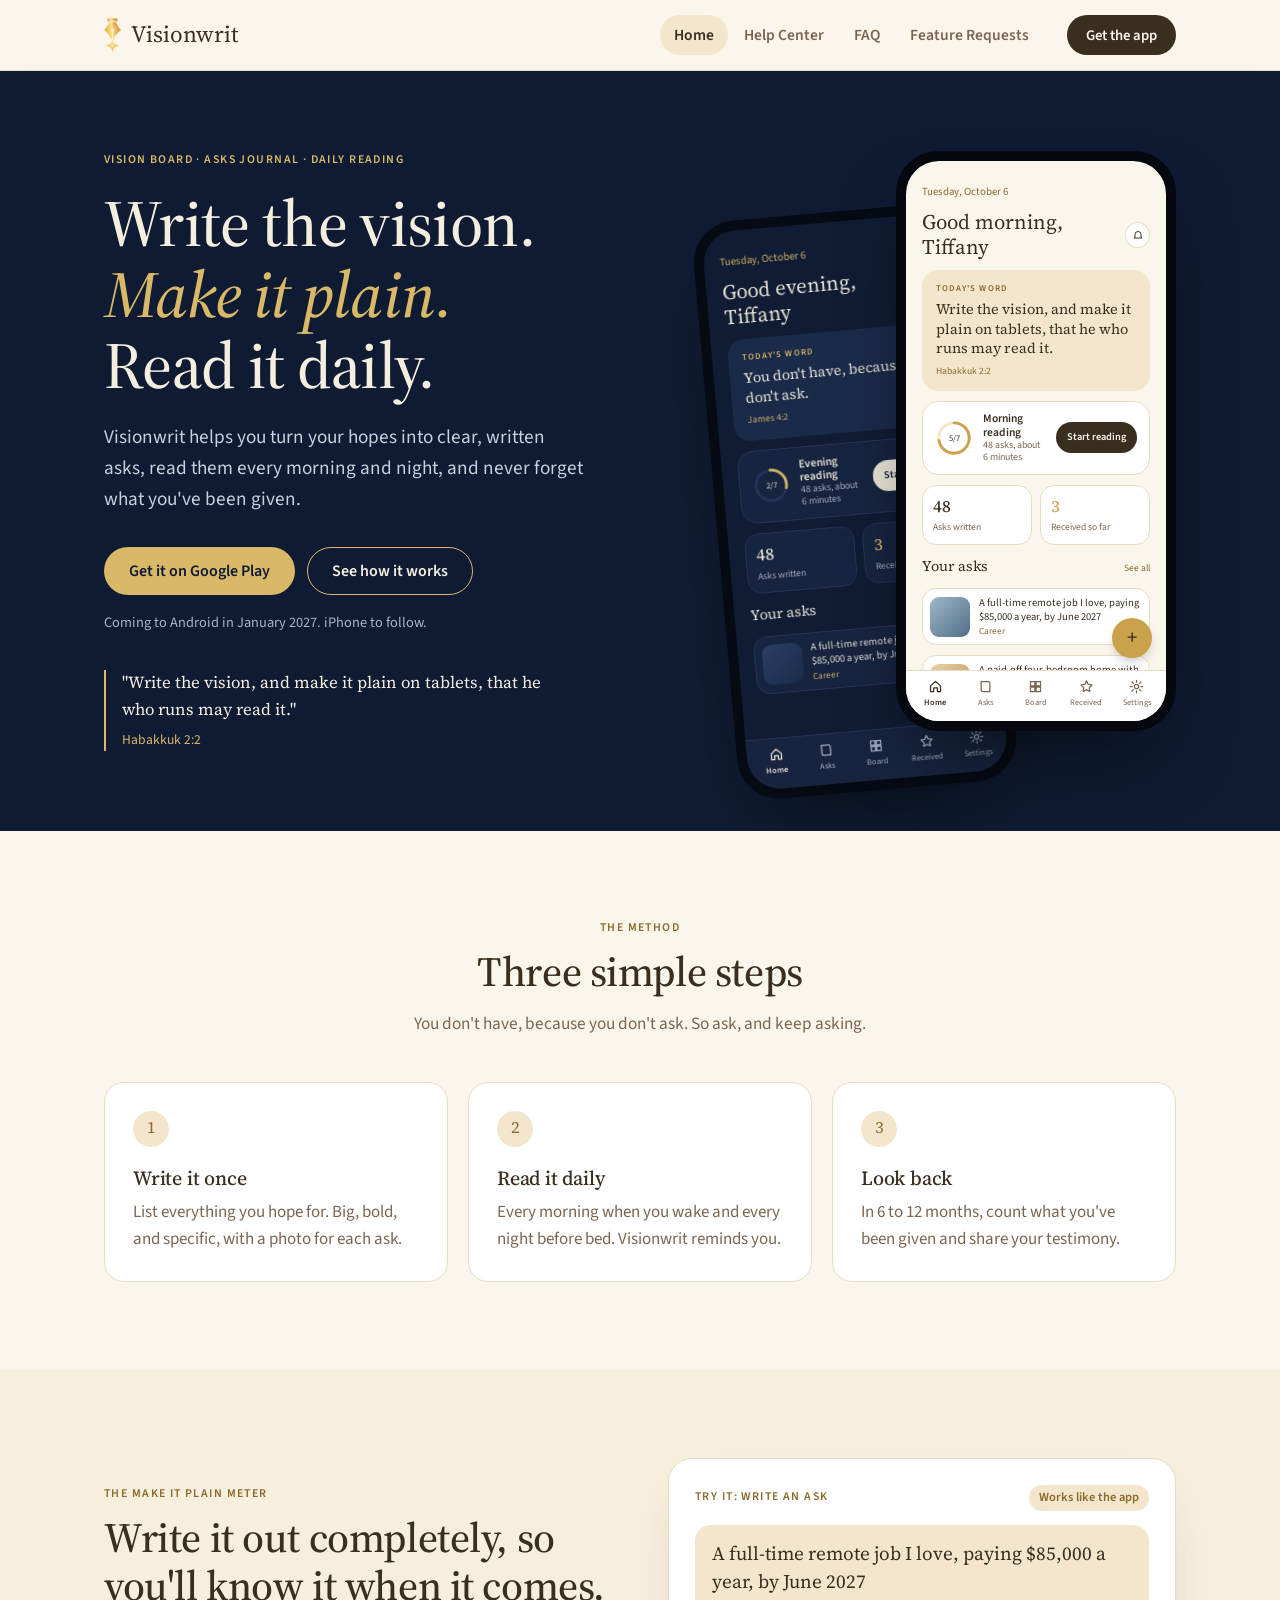
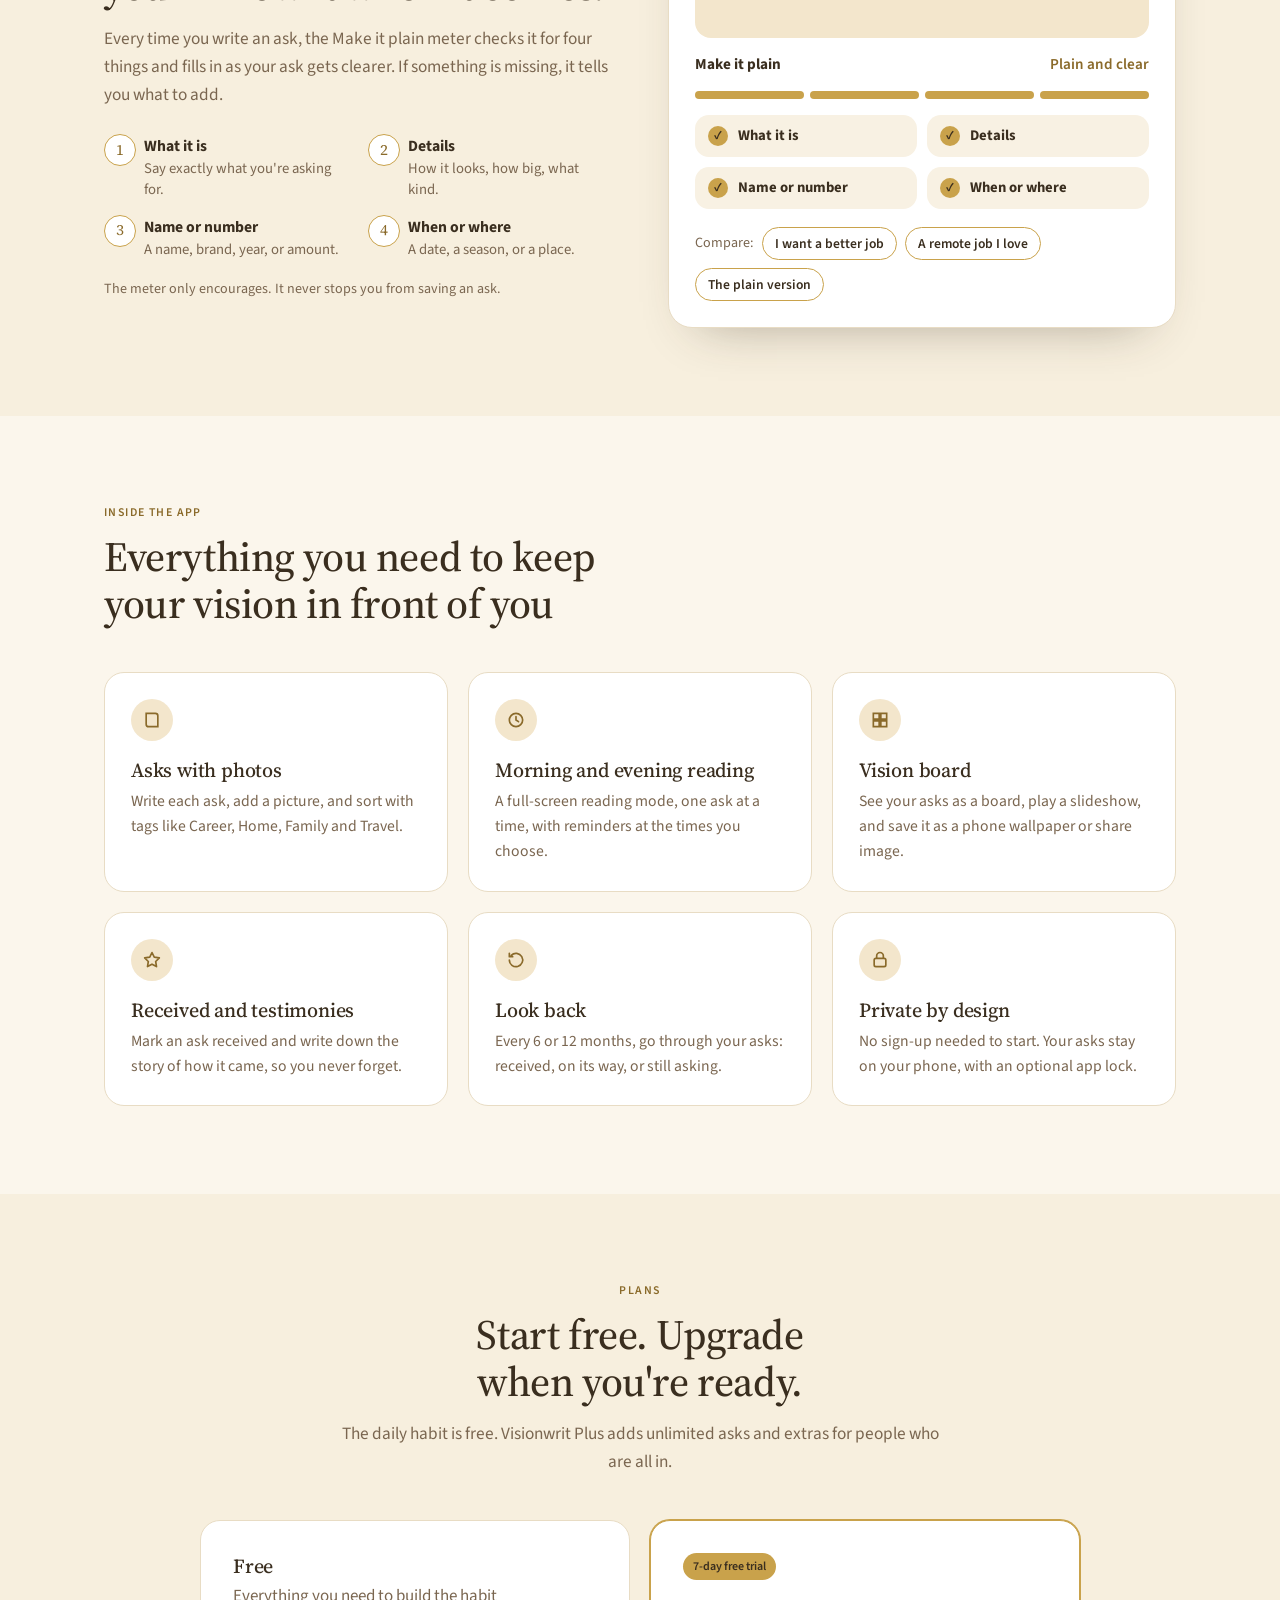
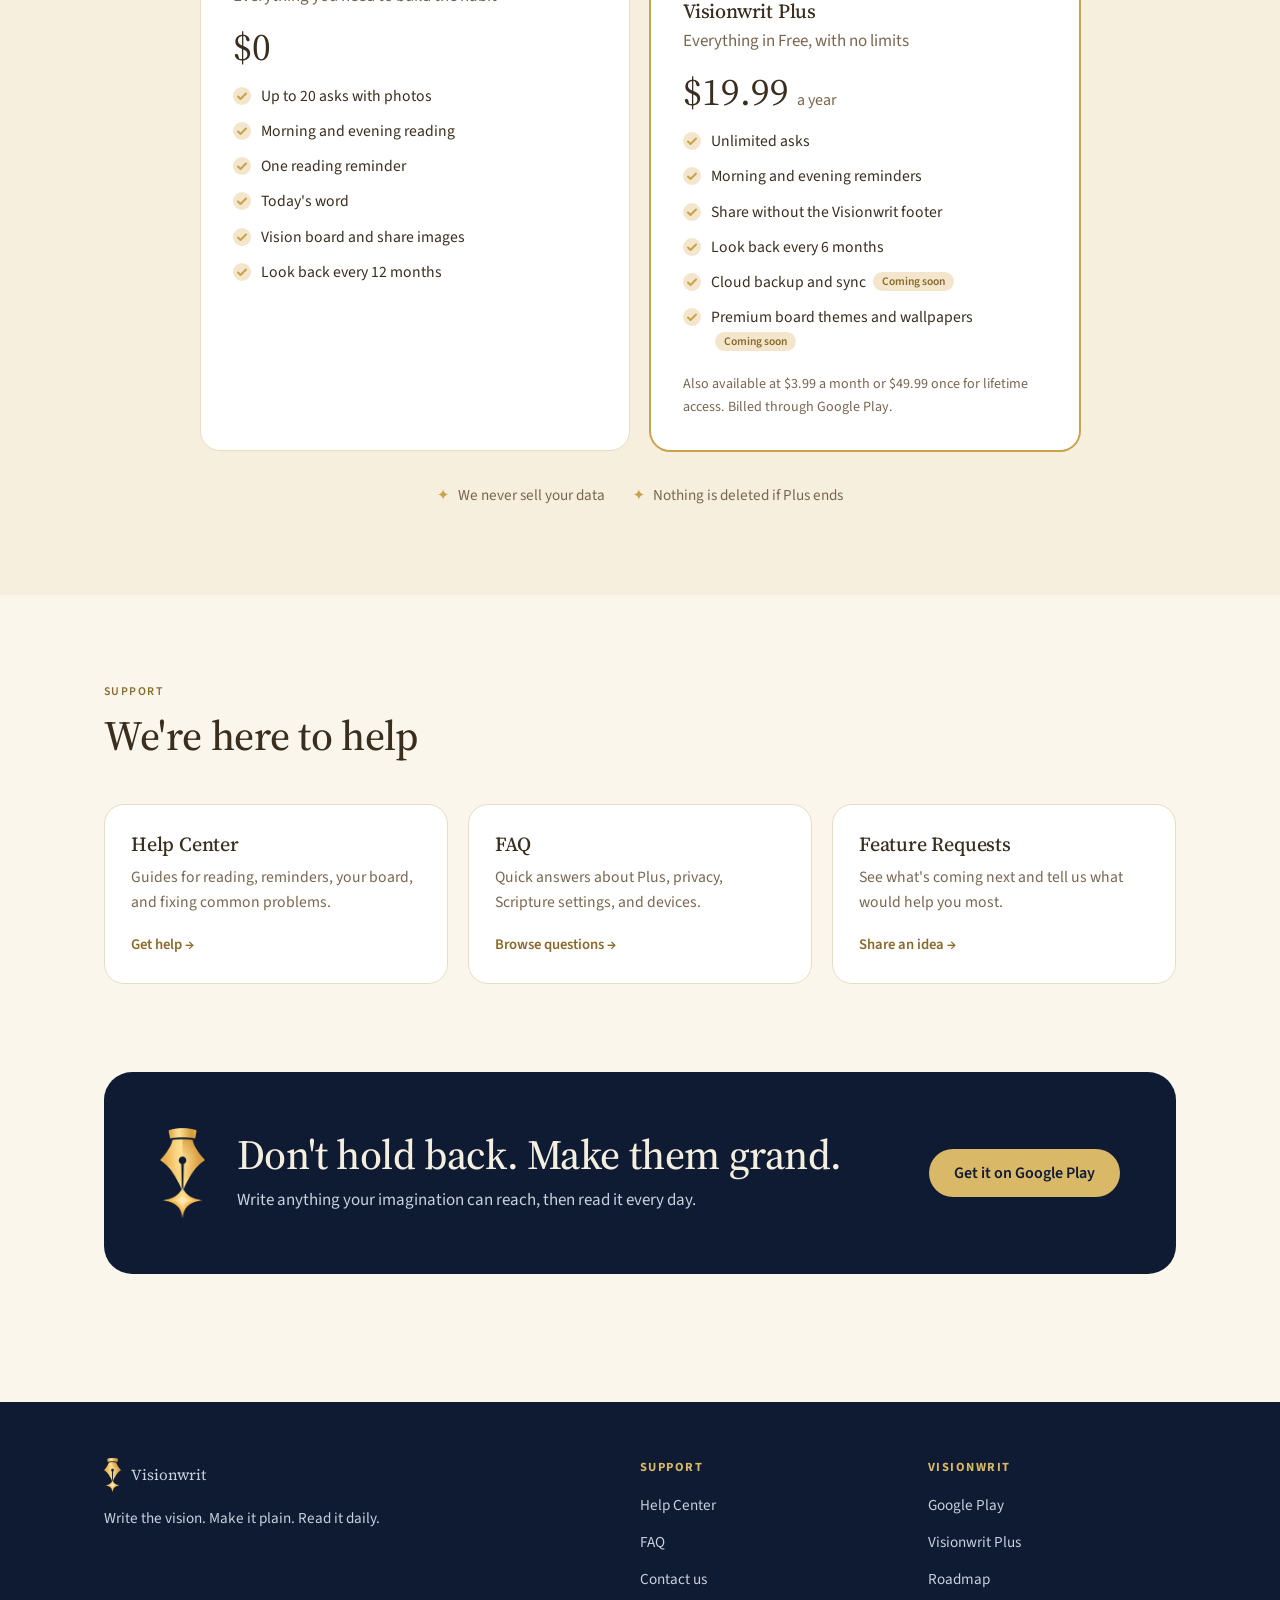
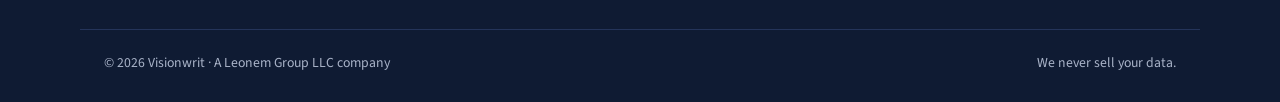
==== commit 51f4bafa: "Remove no-ads and response time wording" ====
--- a/index.html
+++ b/index.html
@@ -10,7 +10,7 @@
 <link rel="apple-touch-icon" href="img/app-icon.png">
 <link rel="preconnect" href="https://fonts.googleapis.com"><link rel="preconnect" href="https://fonts.gstatic.com" crossorigin>
 <link href="https://fonts.googleapis.com/css2?family=Source+Sans+3:wght@400;600&family=Source+Serif+4:ital,opsz,wght@0,8..60,400;0,8..60,500;1,8..60,500&display=swap" rel="stylesheet">
-<link rel="stylesheet" href="styles.css?v=20261031b">
+<link rel="stylesheet" href="styles.css?v=20261031c">
 </head>
 <body data-page="index.html">
 <main>
@@ -170,7 +170,7 @@
           <p class="fine">Also available at $3.99 a month or $49.99 once for lifetime access. Billed through Google Play.</p>
         </div>
       </div>
-      <div class="promise"><span>No ads, ever</span><span>We never sell your data</span><span>Nothing is deleted if Plus ends</span></div>
+      <div class="promise"><span>We never sell your data</span><span>Nothing is deleted if Plus ends</span></div>
     </div>
   </section>
 
@@ -195,7 +195,7 @@
     </div>
   </section>
 </main>
-<script src="site.js?v=20261031b"></script>
+<script src="site.js?v=20261031c"></script>
 <script>
 /* Same rules as the app's Make it plain meter (Code/src/lib/make-it-plain.ts) */
 const DESCRIBING_WORDS = /\b(black|white|red|blue|green|gold|silver|grey|gray|brown|yellow|pink|purple|orange|navy|cream|new|brand|custom|large|big|small|little|tall|leather|wood|wooden|brick|stone|glass|vintage|classic|luxury|paid[- ]off|debt[- ]free|four[- ]bedroom|three[- ]bedroom|two[- ]bedroom|ocean|beach|mountain|lake|corner|private|healthy|happy|loving|kind|full[- ]time|part[- ]time|remote)\b/i;
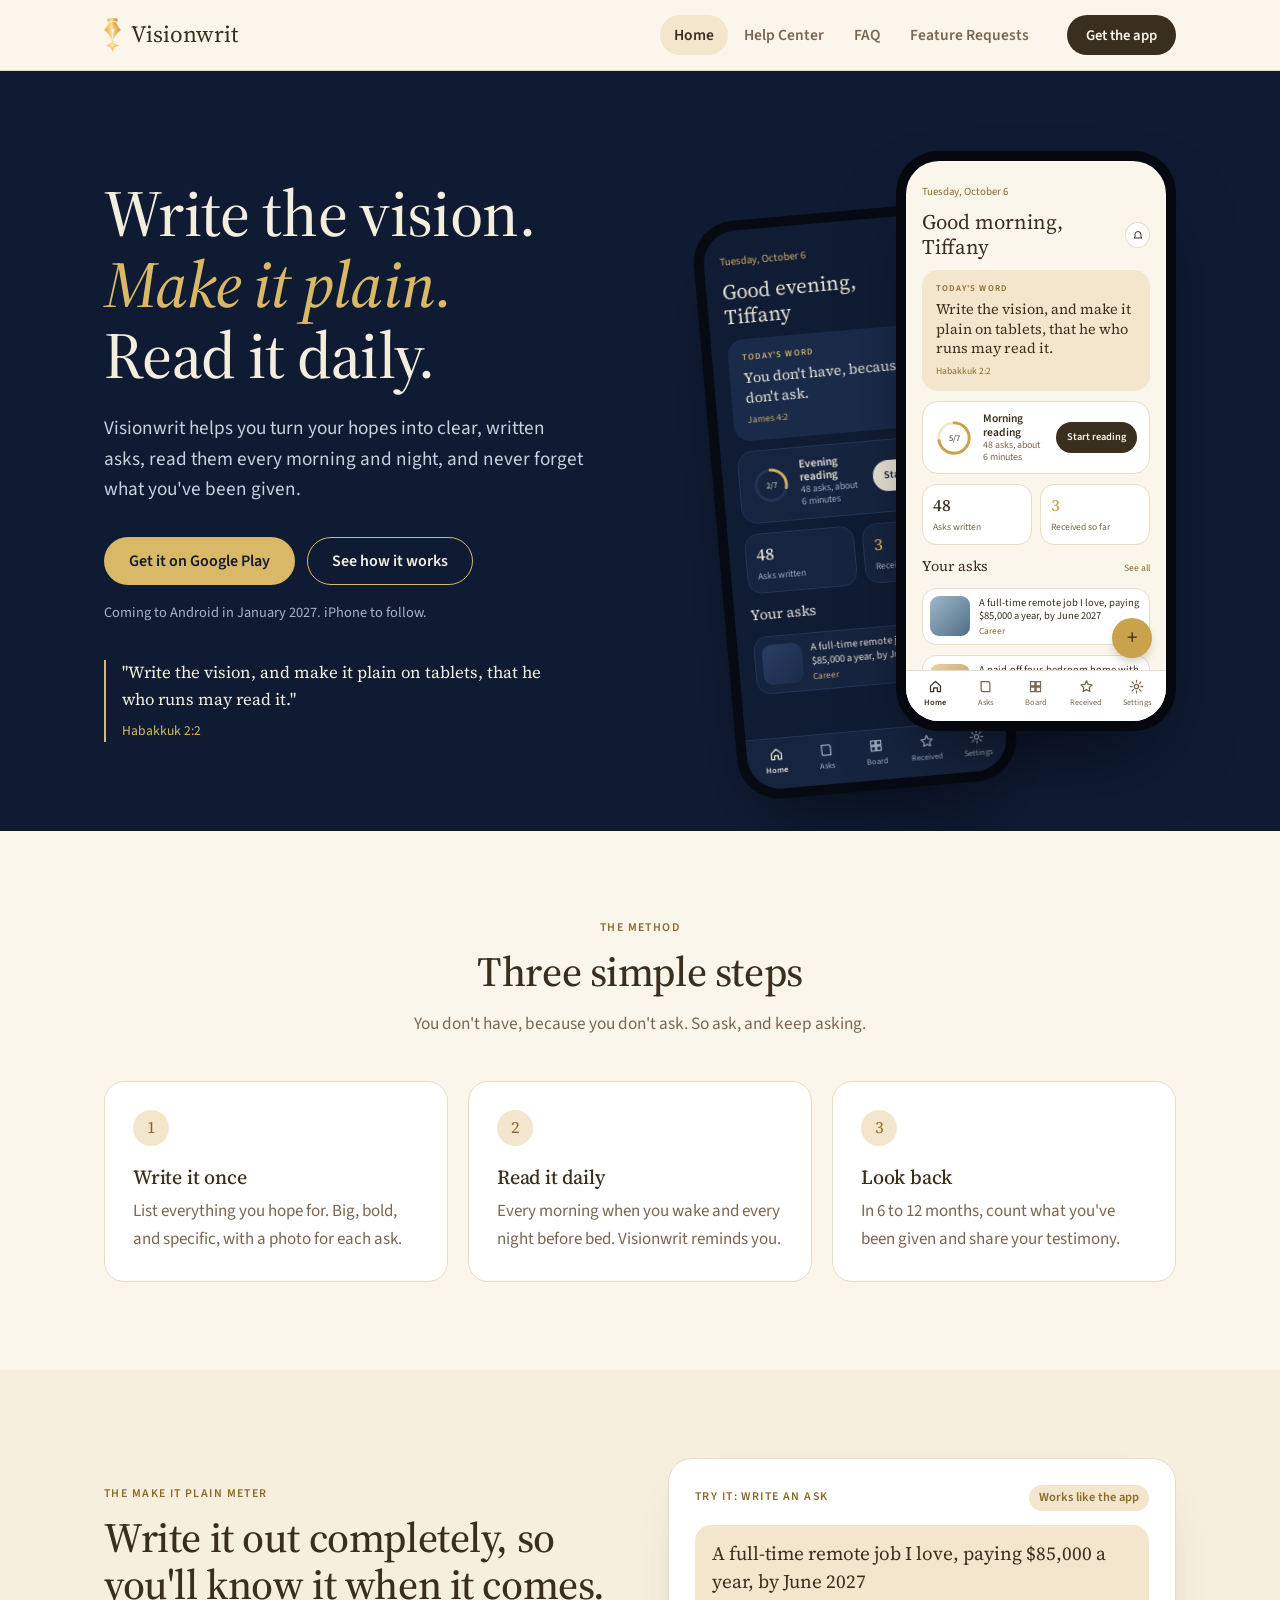
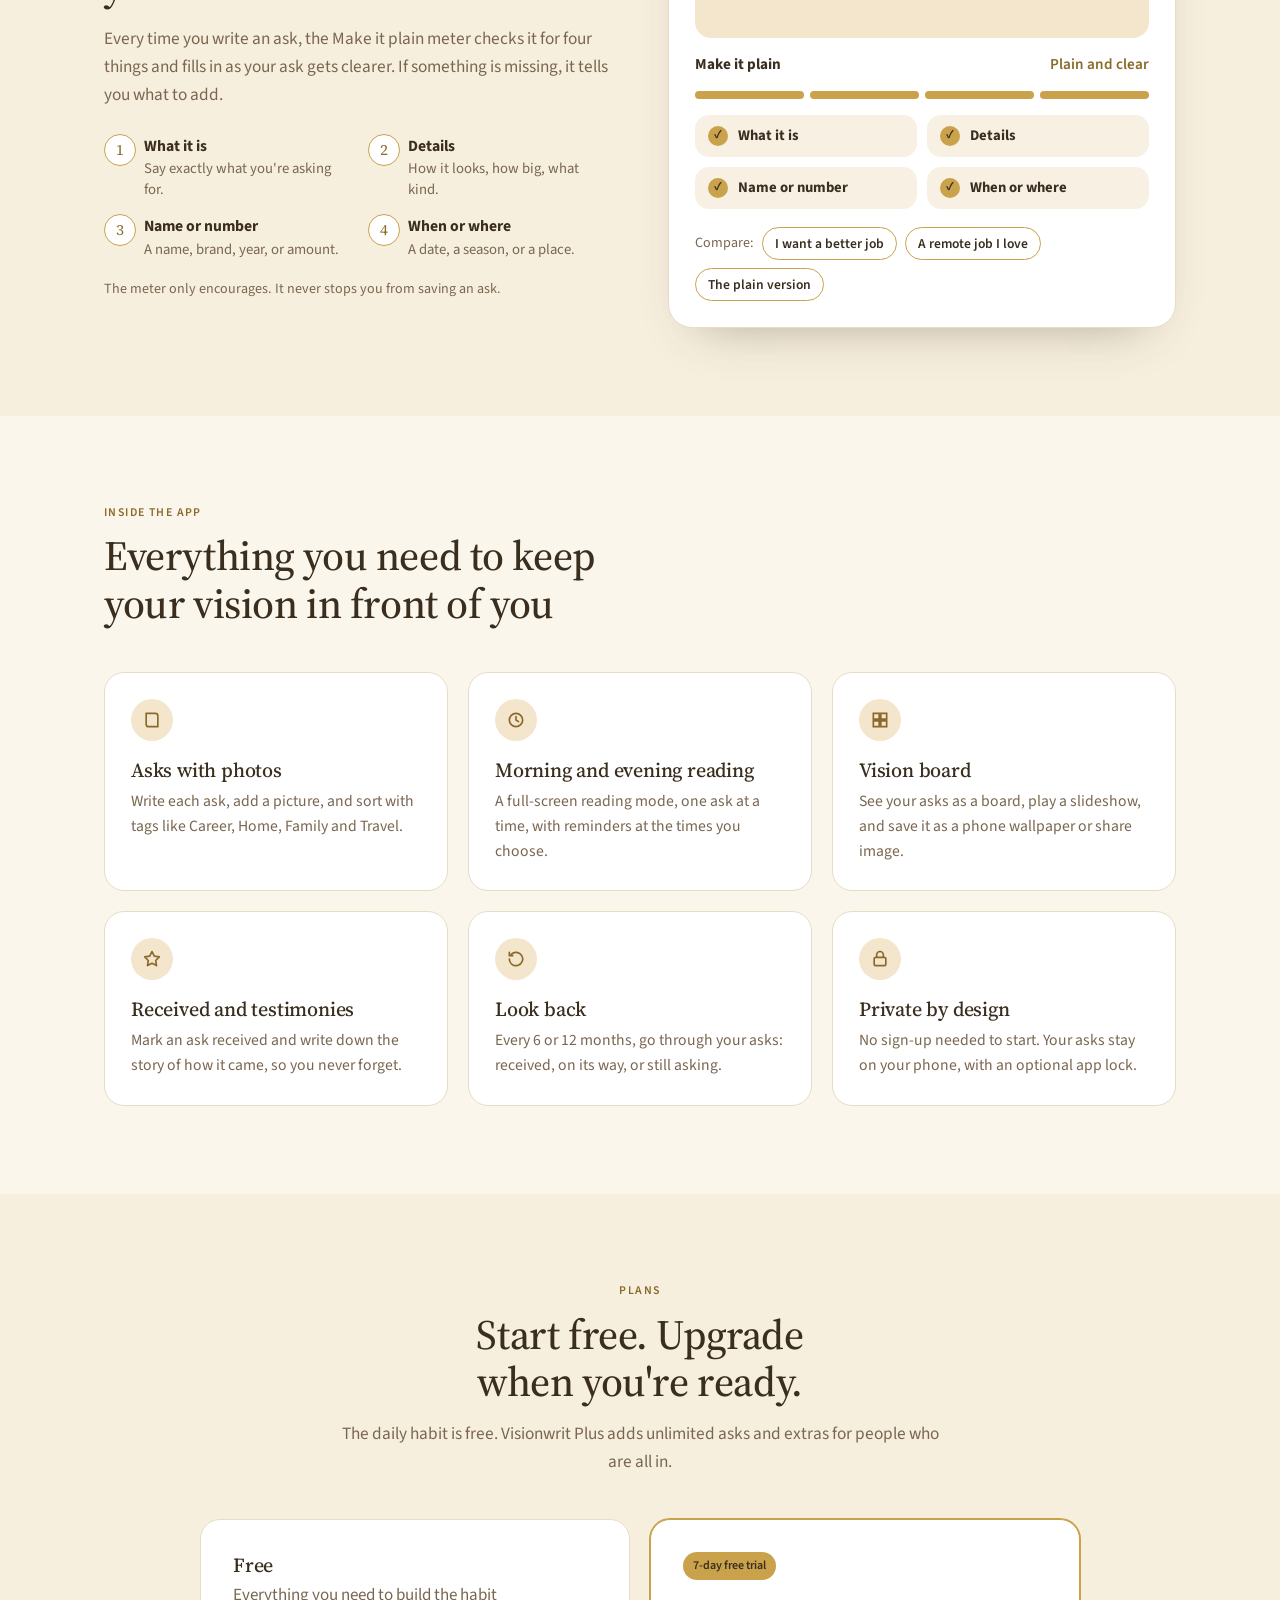
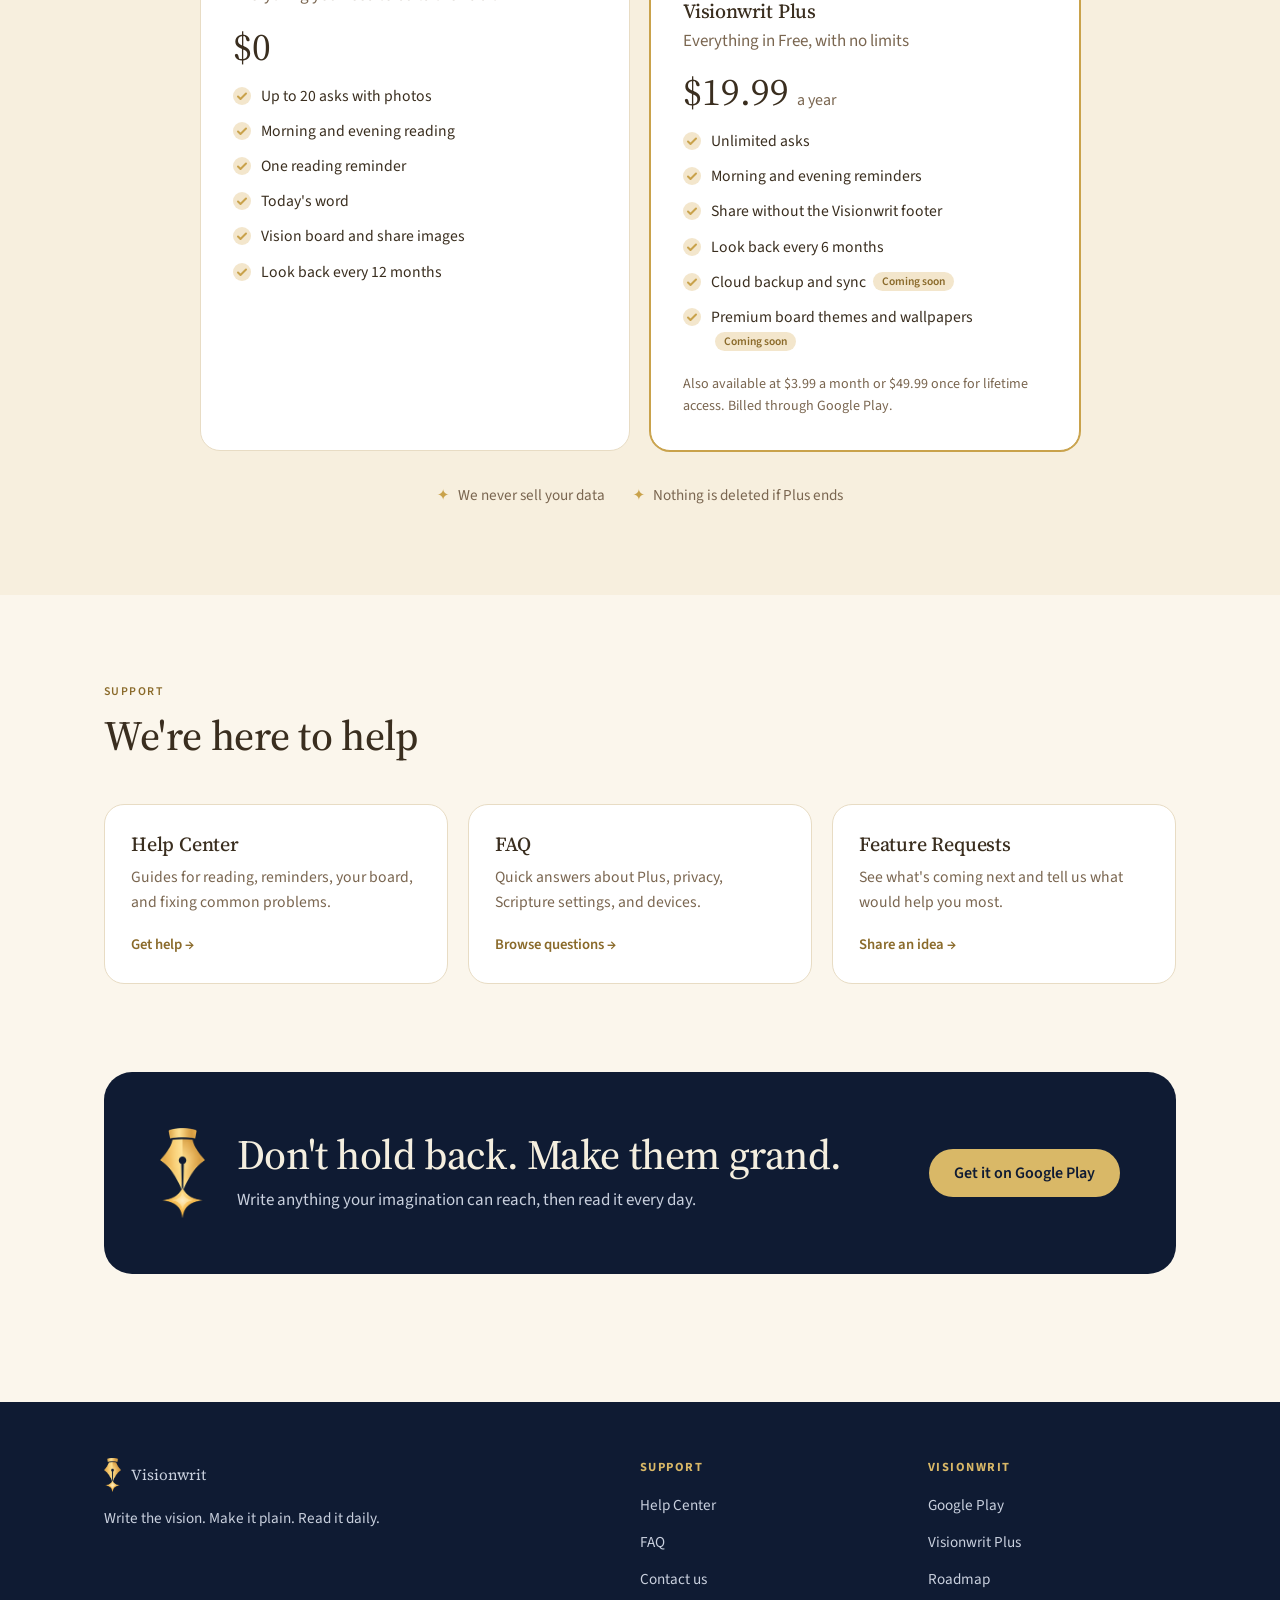
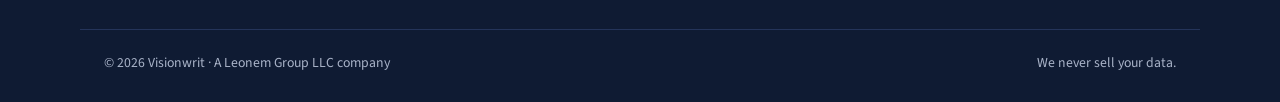
==== commit c1afae10: "Remove hero labels "Eyebrows"" ====
--- a/index.html
+++ b/index.html
@@ -17,7 +17,6 @@
   <section class="hero on-navy" style="padding:0">
     <div class="container">
       <div>
-        <span class="label">Vision board · Asks journal · Daily reading</span>
         <h1>Write the vision.<br><em>Make it plain.</em><br>Read it daily.</h1>
         <p class="lede">Visionwrit helps you turn your hopes into clear, written asks, read them every morning and night, and never forget what you've been given.</p>
         <div class="actions">
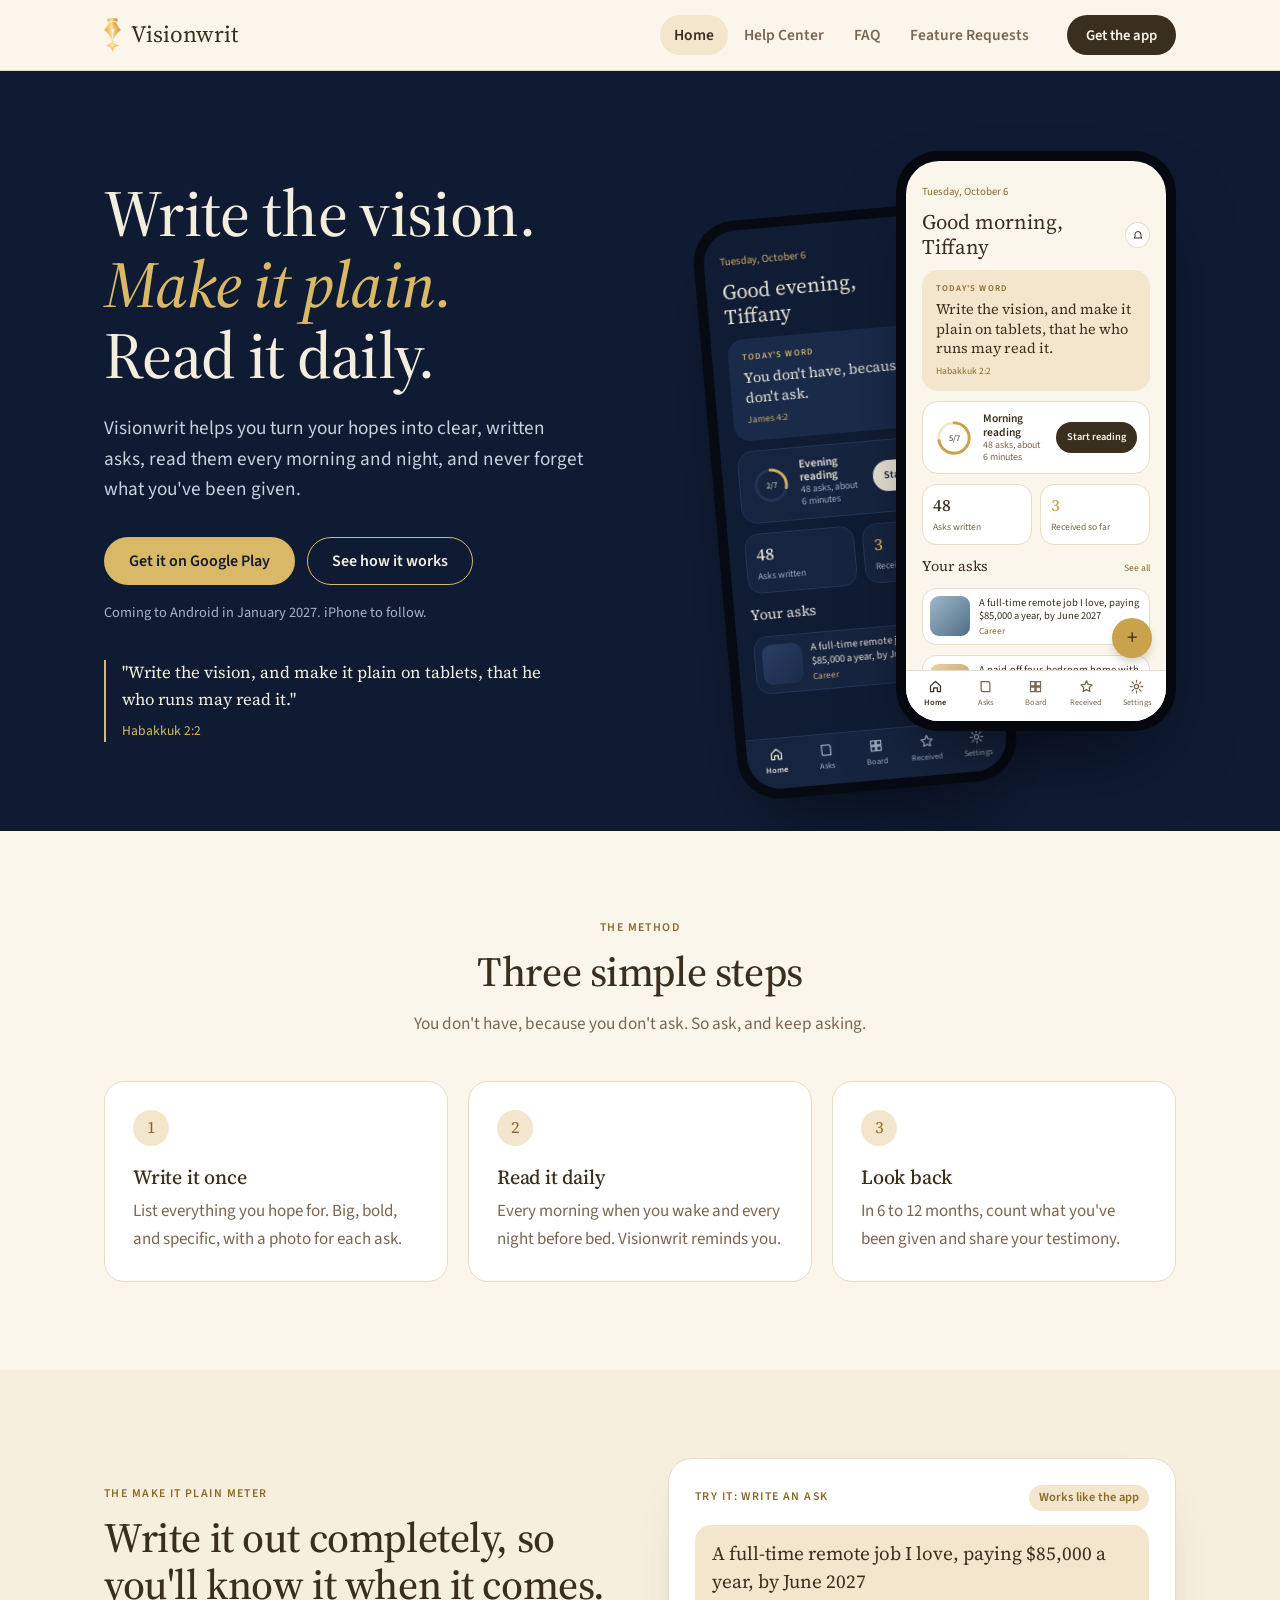
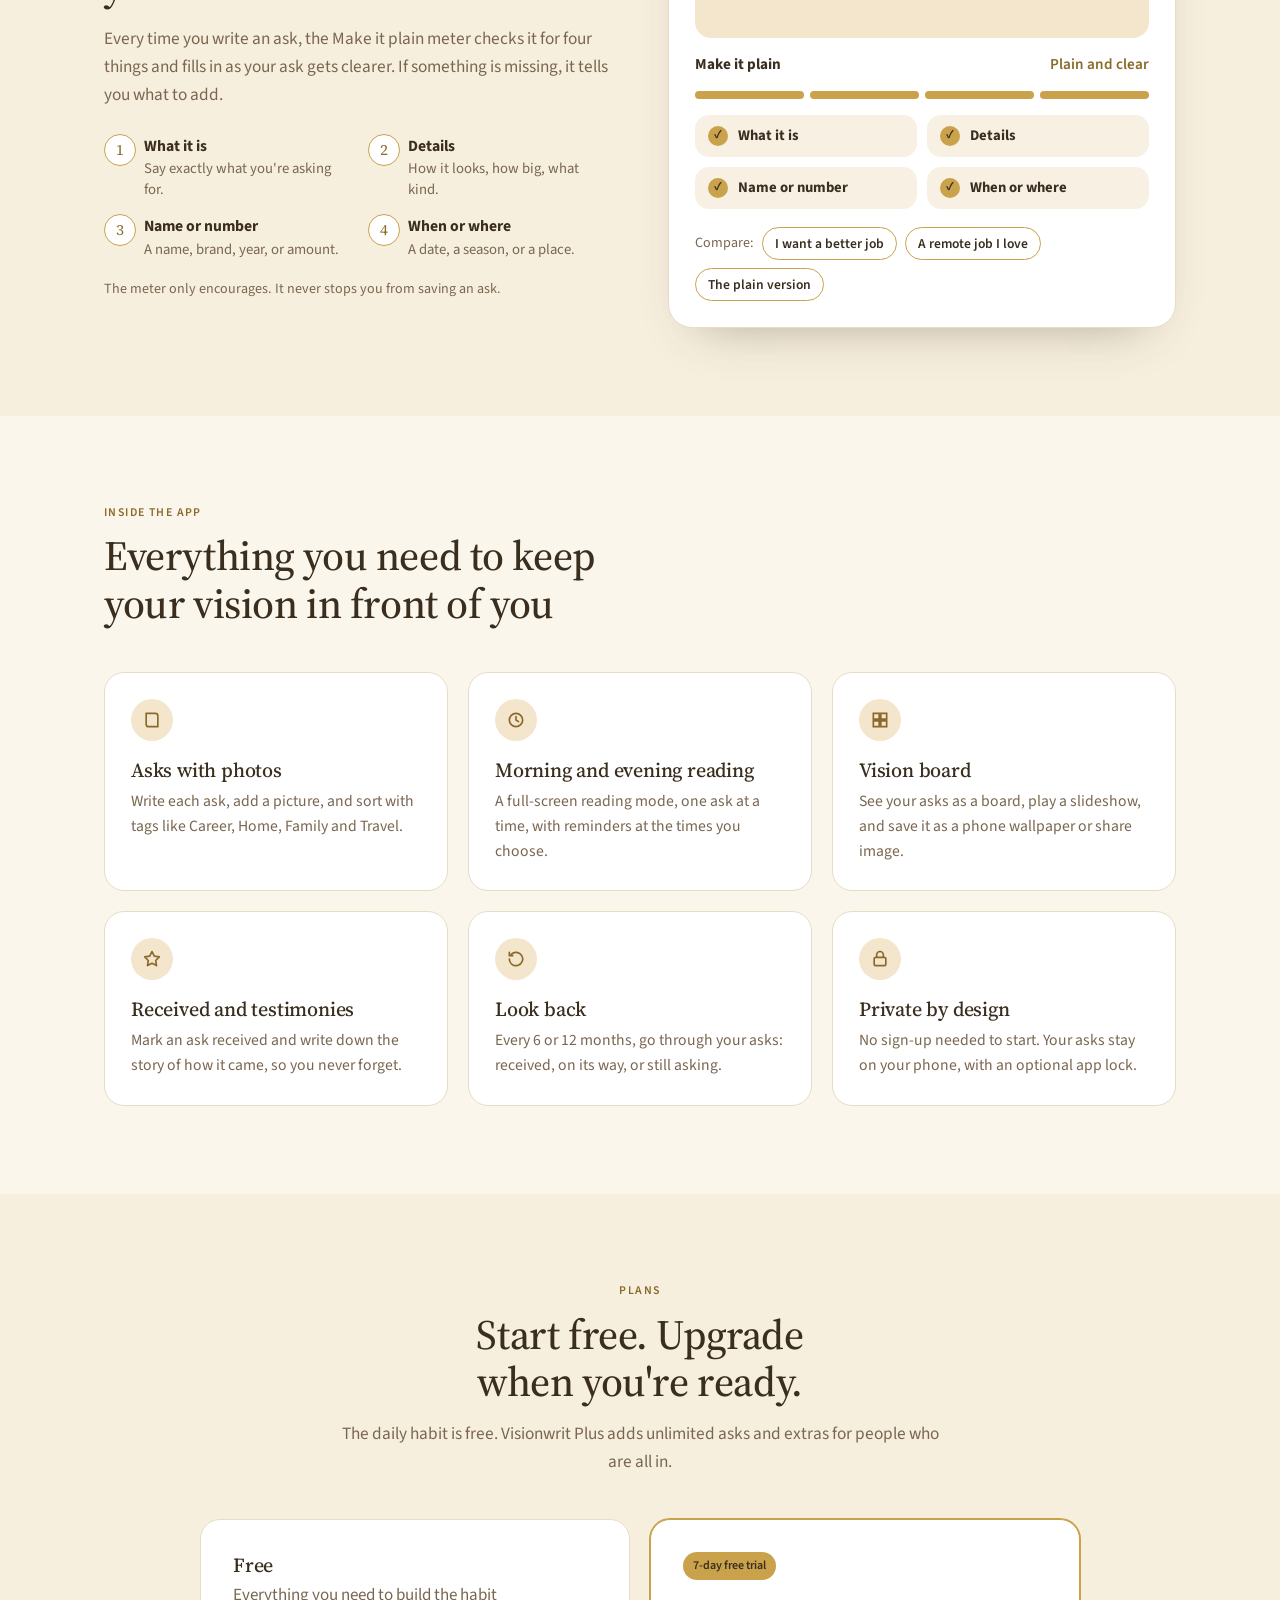
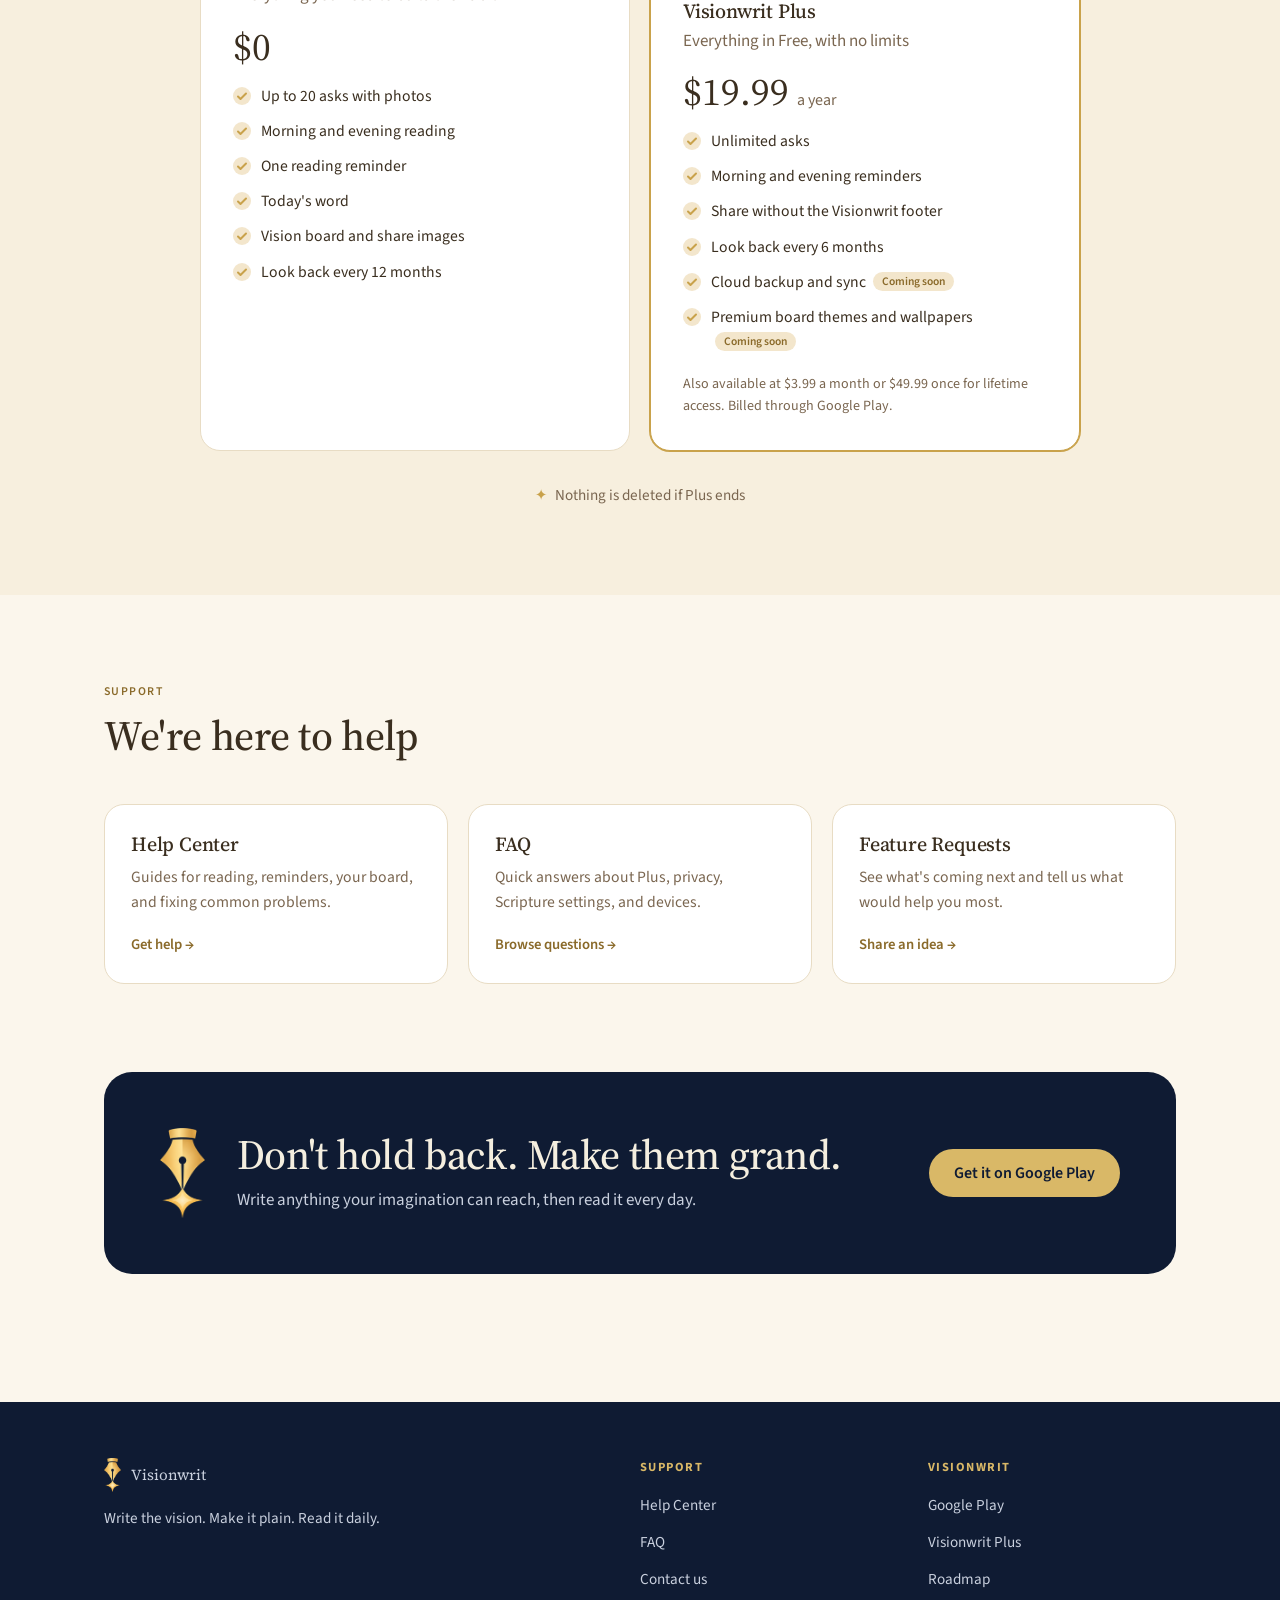
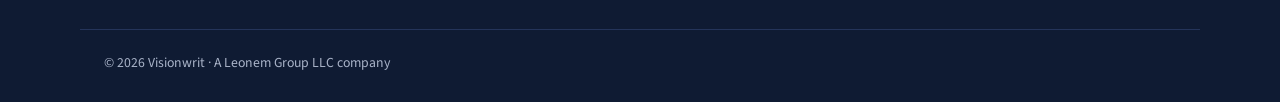
==== commit 178d5f33: "Remove data-selling lines" ====
--- a/index.html
+++ b/index.html
@@ -10,7 +10,7 @@
 <link rel="apple-touch-icon" href="img/app-icon.png">
 <link rel="preconnect" href="https://fonts.googleapis.com"><link rel="preconnect" href="https://fonts.gstatic.com" crossorigin>
 <link href="https://fonts.googleapis.com/css2?family=Source+Sans+3:wght@400;600&family=Source+Serif+4:ital,opsz,wght@0,8..60,400;0,8..60,500;1,8..60,500&display=swap" rel="stylesheet">
-<link rel="stylesheet" href="styles.css?v=20261031c">
+<link rel="stylesheet" href="styles.css?v=20261031d">
 </head>
 <body data-page="index.html">
 <main>
@@ -169,7 +169,7 @@
           <p class="fine">Also available at $3.99 a month or $49.99 once for lifetime access. Billed through Google Play.</p>
         </div>
       </div>
-      <div class="promise"><span>We never sell your data</span><span>Nothing is deleted if Plus ends</span></div>
+      <div class="promise"><span>Nothing is deleted if Plus ends</span></div>
     </div>
   </section>
 
@@ -194,7 +194,7 @@
     </div>
   </section>
 </main>
-<script src="site.js?v=20261031c"></script>
+<script src="site.js?v=20261031d"></script>
 <script>
 /* Same rules as the app's Make it plain meter (Code/src/lib/make-it-plain.ts) */
 const DESCRIBING_WORDS = /\b(black|white|red|blue|green|gold|silver|grey|gray|brown|yellow|pink|purple|orange|navy|cream|new|brand|custom|large|big|small|little|tall|leather|wood|wooden|brick|stone|glass|vintage|classic|luxury|paid[- ]off|debt[- ]free|four[- ]bedroom|three[- ]bedroom|two[- ]bedroom|ocean|beach|mountain|lake|corner|private|healthy|happy|loving|kind|full[- ]time|part[- ]time|remote)\b/i;
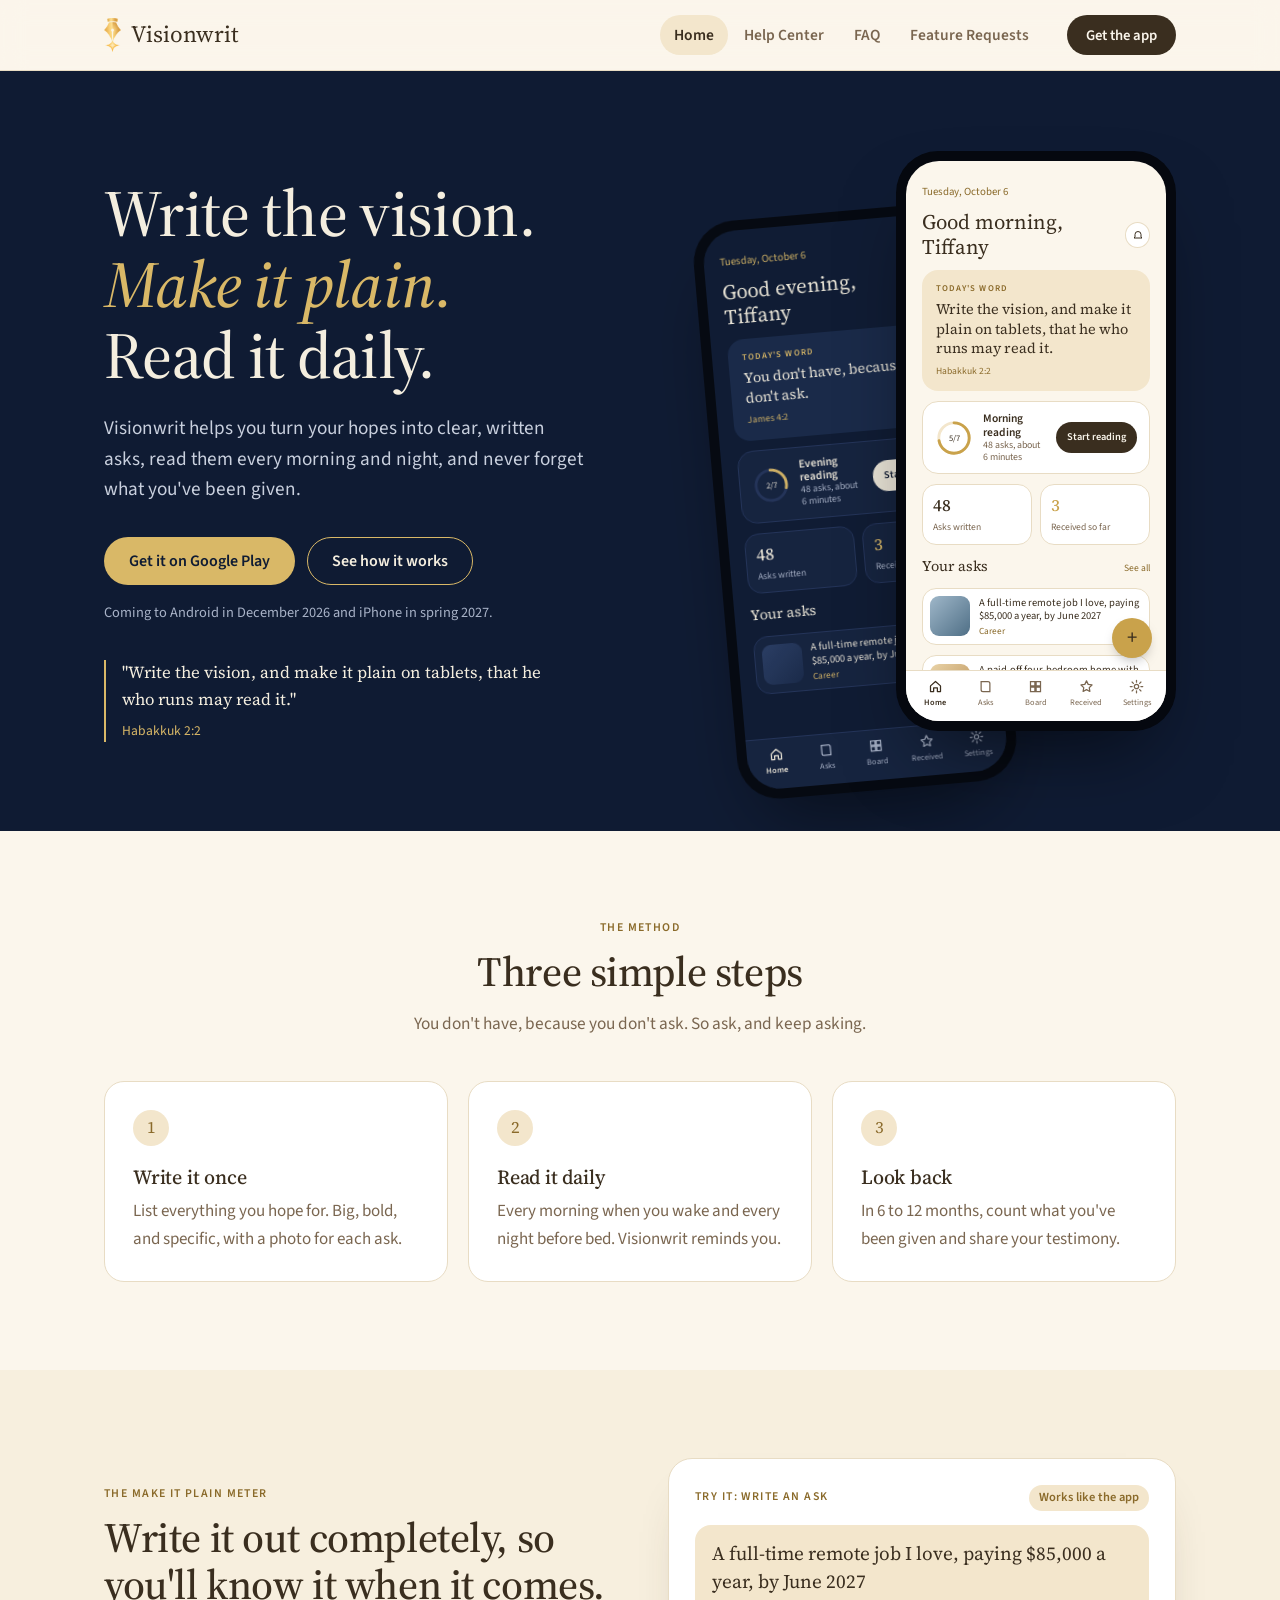
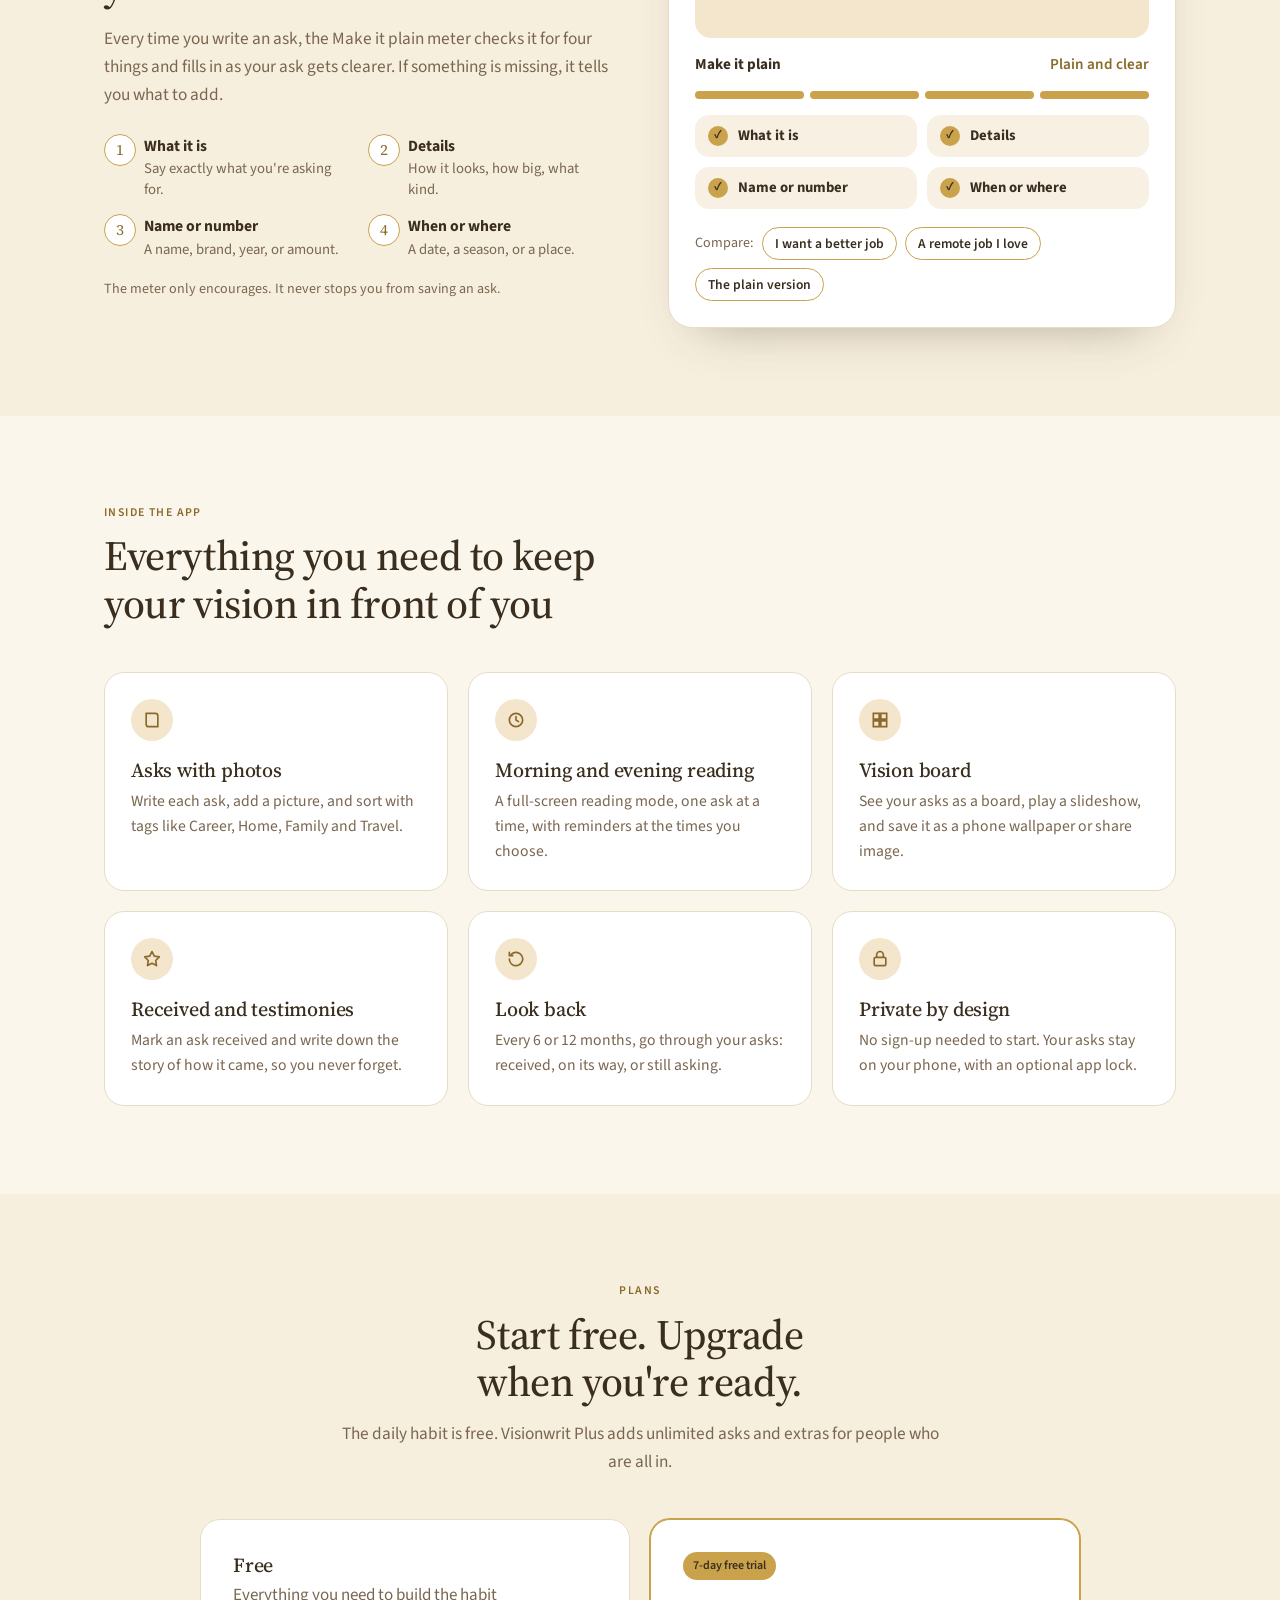
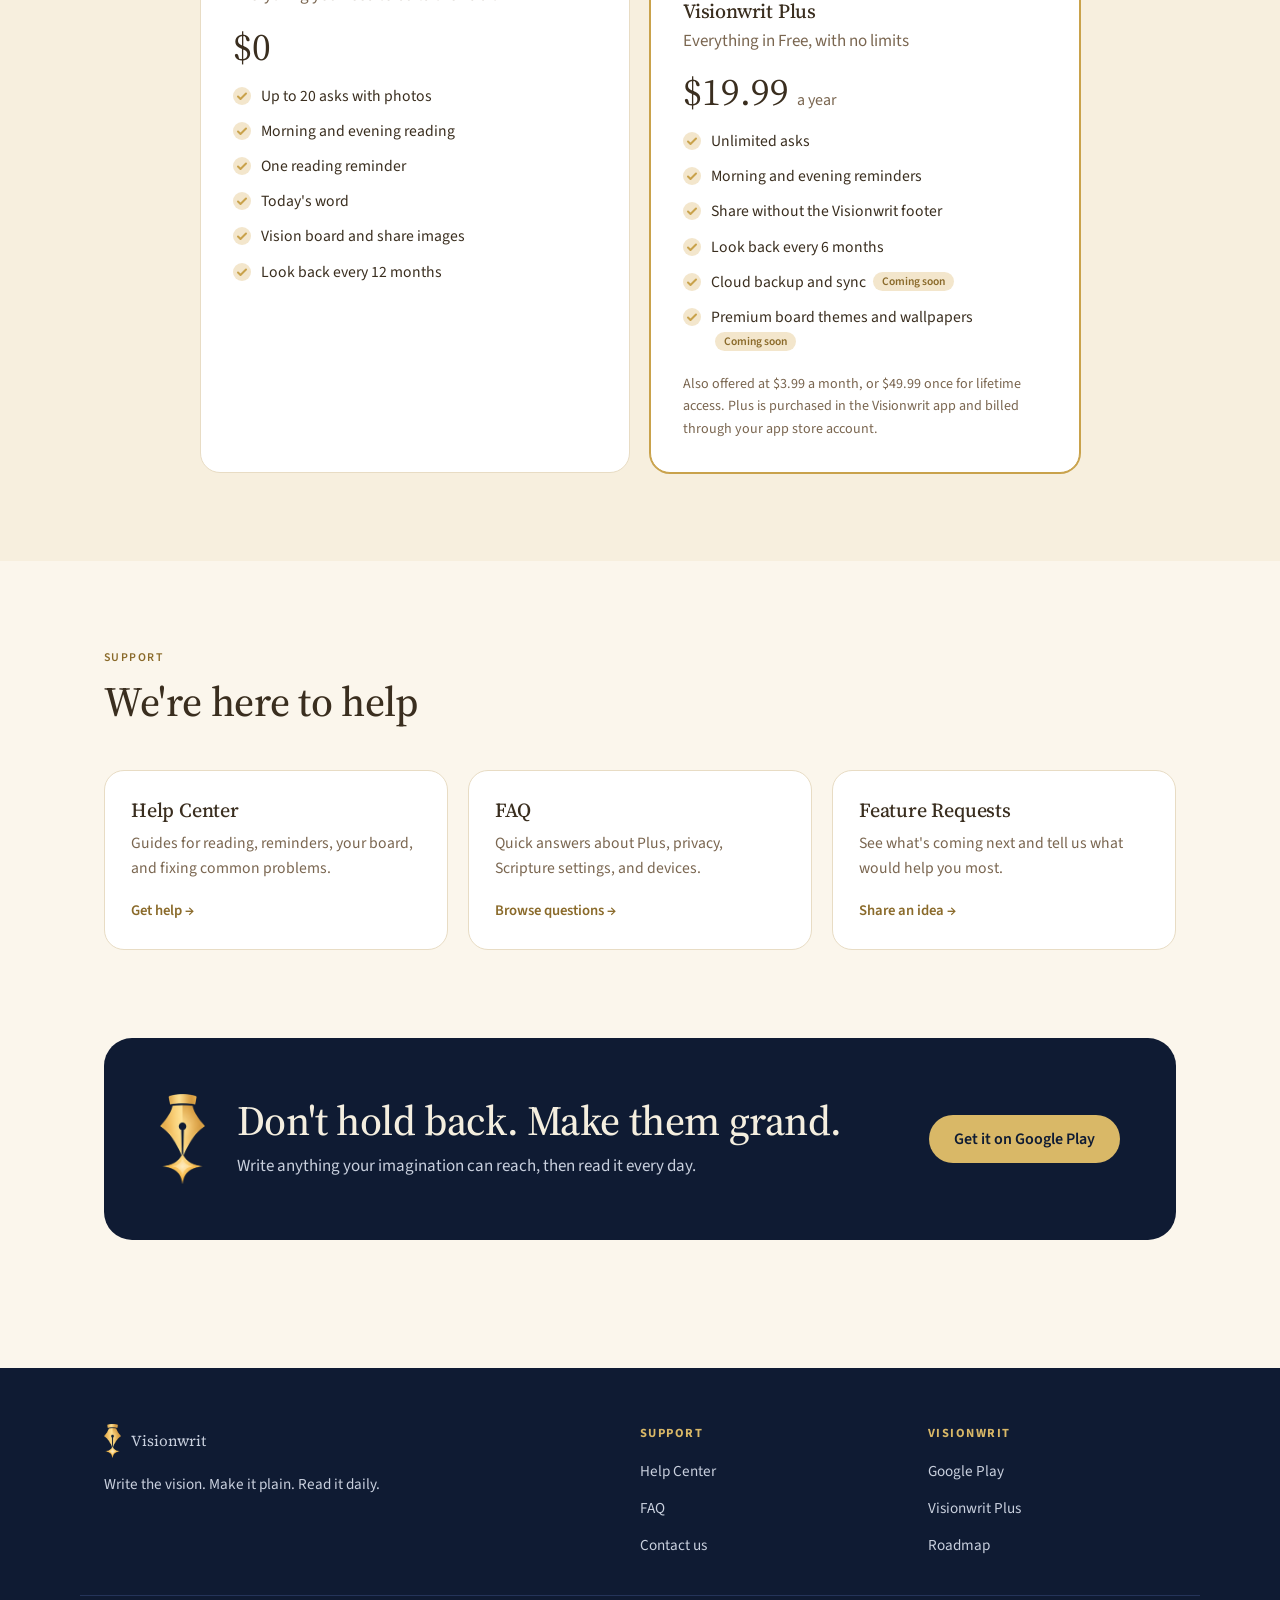
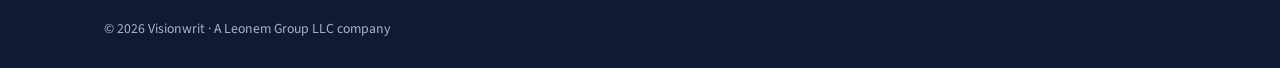
==== commit 21718e47: "Update launch dates and Plus wording" ====
--- a/index.html
+++ b/index.html
@@ -3,16 +3,147 @@
 <head>
 <meta charset="utf-8">
 <meta name="viewport" content="width=device-width, initial-scale=1">
-<title>Visionwrit</title>
-<meta name="description" content="Visionwrit: write the vision, make it plain, read it daily. A vision board and asks journal for Android.">
+<!-- SEO:START (generated; edit seo in README) -->
+<title>Visionwrit: Vision Board and Goals App for Android</title>
+<meta name="description" content="Write the vision and make it plain. Turn your hopes into clear, written asks with photos, read them daily, and look back at what you&#x27;ve received.">
+<link rel="canonical" href="https://visionwrit.com/">
+<meta name="robots" content="index, follow, max-image-preview:large, max-snippet:-1">
+<meta name="author" content="Visionwrit">
+<meta property="og:type" content="website">
+<meta property="og:site_name" content="Visionwrit">
+<meta property="og:locale" content="en_US">
+<meta property="og:title" content="Visionwrit: Vision Board and Goals App for Android">
+<meta property="og:description" content="Write the vision and make it plain. Turn your hopes into clear, written asks with photos, read them daily, and look back at what you&#x27;ve received.">
+<meta property="og:url" content="https://visionwrit.com/">
+<meta property="og:image" content="https://visionwrit.com/img/og-image.jpg">
+<meta property="og:image:width" content="1200">
+<meta property="og:image:height" content="630">
+<meta property="og:image:alt" content="Visionwrit: Write the vision. Make it plain. Read it daily.">
+<meta name="twitter:card" content="summary_large_image">
+<meta name="twitter:title" content="Visionwrit: Vision Board and Goals App for Android">
+<meta name="twitter:description" content="Write the vision and make it plain. Turn your hopes into clear, written asks with photos, read them daily, and look back at what you&#x27;ve received.">
+<meta name="twitter:image" content="https://visionwrit.com/img/og-image.jpg">
 <meta name="theme-color" content="#0F1B33">
 <link rel="icon" type="image/png" href="img/favicon.png">
 <link rel="apple-touch-icon" href="img/app-icon.png">
+<link rel="manifest" href="site.webmanifest">
+<script type="application/ld+json">
+{
+ "@context": "https://schema.org",
+ "@graph": [
+  {
+   "@type": "Organization",
+   "@id": "https://visionwrit.com/#organization",
+   "name": "Visionwrit",
+   "url": "https://visionwrit.com/",
+   "logo": {
+    "@type": "ImageObject",
+    "url": "https://visionwrit.com/img/logo-512.png",
+    "width": 512,
+    "height": 512
+   },
+   "email": "support@visionwrit.com",
+   "parentOrganization": {
+    "@type": "Organization",
+    "name": "Leonem Group LLC"
+   },
+   "contactPoint": {
+    "@type": "ContactPoint",
+    "contactType": "customer support",
+    "email": "support@visionwrit.com",
+    "url": "https://visionwrit.com/help#contact",
+    "availableLanguage": "English"
+   }
+  },
+  {
+   "@type": "WebSite",
+   "@id": "https://visionwrit.com/#website",
+   "url": "https://visionwrit.com/",
+   "name": "Visionwrit",
+   "description": "Vision board and asks journal app: write the vision, make it plain, read it daily.",
+   "publisher": {
+    "@id": "https://visionwrit.com/#organization"
+   },
+   "inLanguage": "en-US"
+  },
+  {
+   "@type": "MobileApplication",
+   "@id": "https://visionwrit.com/#app",
+   "name": "Visionwrit",
+   "url": "https://visionwrit.com/",
+   "operatingSystem": "Android",
+   "applicationCategory": "LifestyleApplication",
+   "description": "Visionwrit helps you turn your hopes into clear, written asks with photos, read them every morning and night, and look back to count what you have received. Built on Habakkuk 2:2: write the vision and make it plain.",
+   "image": "https://visionwrit.com/img/logo-512.png",
+   "inLanguage": "en-US",
+   "publisher": {
+    "@id": "https://visionwrit.com/#organization"
+   },
+   "featureList": [
+    "Write asks with photos and tags",
+    "Make it plain meter that checks each ask for what, details, a name or number, and a when or where",
+    "Full-screen morning and evening reading with reminders",
+    "Vision board, slideshow and phone wallpapers",
+    "Mark asks received and record testimonies",
+    "Look back every 6 or 12 months",
+    "Today's word: Bible verses and gratitude quotes",
+    "Works offline with no account required; optional app lock and PDF export"
+   ],
+   "offers": [
+    {
+     "@type": "Offer",
+     "name": "Free",
+     "price": "0",
+     "priceCurrency": "USD"
+    },
+    {
+     "@type": "Offer",
+     "name": "Visionwrit Plus, yearly (7-day free trial)",
+     "price": "19.99",
+     "priceCurrency": "USD"
+    },
+    {
+     "@type": "Offer",
+     "name": "Visionwrit Plus, monthly",
+     "price": "3.99",
+     "priceCurrency": "USD"
+    },
+    {
+     "@type": "Offer",
+     "name": "Visionwrit Plus, lifetime",
+     "price": "49.99",
+     "priceCurrency": "USD"
+    }
+   ]
+  },
+  {
+   "@type": "WebPage",
+   "@id": "https://visionwrit.com/#webpage",
+   "url": "https://visionwrit.com/",
+   "name": "Visionwrit: Vision Board and Goals App for Android",
+   "description": "Write the vision and make it plain. Turn your hopes into clear, written asks with photos, read them daily, and look back at what you've received.",
+   "isPartOf": {
+    "@id": "https://visionwrit.com/#website"
+   },
+   "about": {
+    "@id": "https://visionwrit.com/#app"
+   },
+   "inLanguage": "en-US",
+   "primaryImageOfPage": {
+    "@type": "ImageObject",
+    "url": "https://visionwrit.com/img/og-image.jpg"
+   },
+   "dateModified": "2026-10-31"
+  }
+ ]
+}
+</script>
+<!-- SEO:END -->
 <link rel="preconnect" href="https://fonts.googleapis.com"><link rel="preconnect" href="https://fonts.gstatic.com" crossorigin>
 <link href="https://fonts.googleapis.com/css2?family=Source+Sans+3:wght@400;600&family=Source+Serif+4:ital,opsz,wght@0,8..60,400;0,8..60,500;1,8..60,500&display=swap" rel="stylesheet">
-<link rel="stylesheet" href="styles.css?v=20261031d">
+<link rel="stylesheet" href="styles.css?v=20261031g">
 </head>
-<body data-page="index.html">
+<body data-page="/">
 <main>
   <section class="hero on-navy" style="padding:0">
     <div class="container">
@@ -23,7 +154,7 @@
           <a class="btn btn-gold play" href="#">Get it on Google Play</a>
           <a class="btn btn-outline" href="#how">See how it works</a>
         </div>
-        <p class="store-note">Coming to Android in January 2027. iPhone to follow.</p>
+        <p class="store-note">Coming to Android in December 2026 and iPhone in spring 2027.</p>
         <div class="verse"><p>"Write the vision, and make it plain on tablets, that he who runs may read it."</p><small>Habakkuk 2:2</small></div>
       </div>
 
@@ -166,10 +297,9 @@
             <li><span>Cloud backup and sync <span class="soon">Coming soon</span></span></li>
             <li><span>Premium board themes and wallpapers <span class="soon">Coming soon</span></span></li>
           </ul>
-          <p class="fine">Also available at $3.99 a month or $49.99 once for lifetime access. Billed through Google Play.</p>
-        </div>
-      </div>
-      <div class="promise"><span>Nothing is deleted if Plus ends</span></div>
+          <p class="fine">Also offered at $3.99 a month, or $49.99 once for lifetime access. Plus is purchased in the Visionwrit app and billed through your app store account.</p>
+        </div>
+      </div>
     </div>
   </section>
 
@@ -177,9 +307,9 @@
     <div class="container">
       <div class="section-head"><span class="label">Support</span><h2>We're here to help</h2></div>
       <div class="cards">
-        <a class="card-link" href="help.html"><h3>Help Center</h3><p>Guides for reading, reminders, your board, and fixing common problems.</p><span class="go">Get help →</span></a>
-        <a class="card-link" href="faq.html"><h3>FAQ</h3><p>Quick answers about Plus, privacy, Scripture settings, and devices.</p><span class="go">Browse questions →</span></a>
-        <a class="card-link" href="feature-requests.html"><h3>Feature Requests</h3><p>See what's coming next and tell us what would help you most.</p><span class="go">Share an idea →</span></a>
+        <a class="card-link" href="/help"><h3>Help Center</h3><p>Guides for reading, reminders, your board, and fixing common problems.</p><span class="go">Get help →</span></a>
+        <a class="card-link" href="/faq"><h3>FAQ</h3><p>Quick answers about Plus, privacy, Scripture settings, and devices.</p><span class="go">Browse questions →</span></a>
+        <a class="card-link" href="/feature-requests"><h3>Feature Requests</h3><p>See what's coming next and tell us what would help you most.</p><span class="go">Share an idea →</span></a>
       </div>
     </div>
   </section>
@@ -194,7 +324,7 @@
     </div>
   </section>
 </main>
-<script src="site.js?v=20261031d"></script>
+<script src="site.js?v=20261031g"></script>
 <script>
 /* Same rules as the app's Make it plain meter (Code/src/lib/make-it-plain.ts) */
 const DESCRIBING_WORDS = /\b(black|white|red|blue|green|gold|silver|grey|gray|brown|yellow|pink|purple|orange|navy|cream|new|brand|custom|large|big|small|little|tall|leather|wood|wooden|brick|stone|glass|vintage|classic|luxury|paid[- ]off|debt[- ]free|four[- ]bedroom|three[- ]bedroom|two[- ]bedroom|ocean|beach|mountain|lake|corner|private|healthy|happy|loving|kind|full[- ]time|part[- ]time|remote)\b/i;
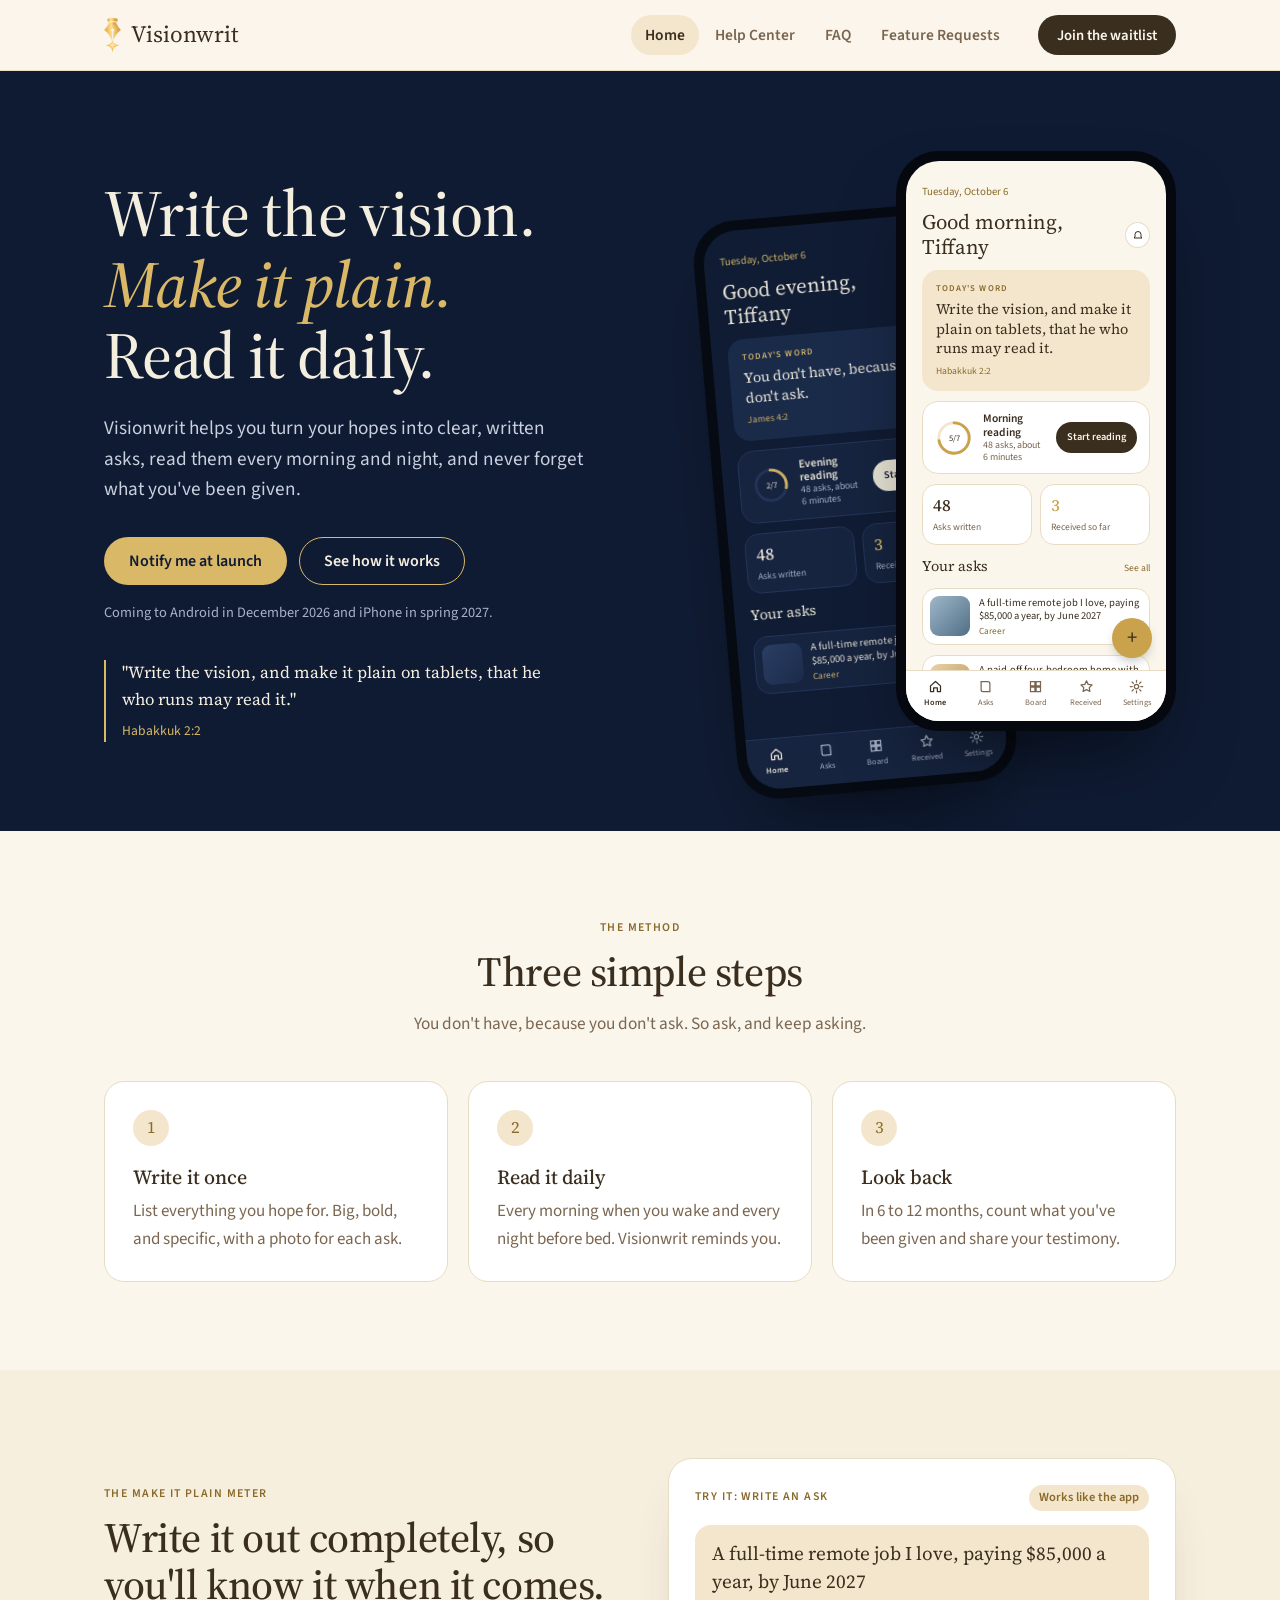
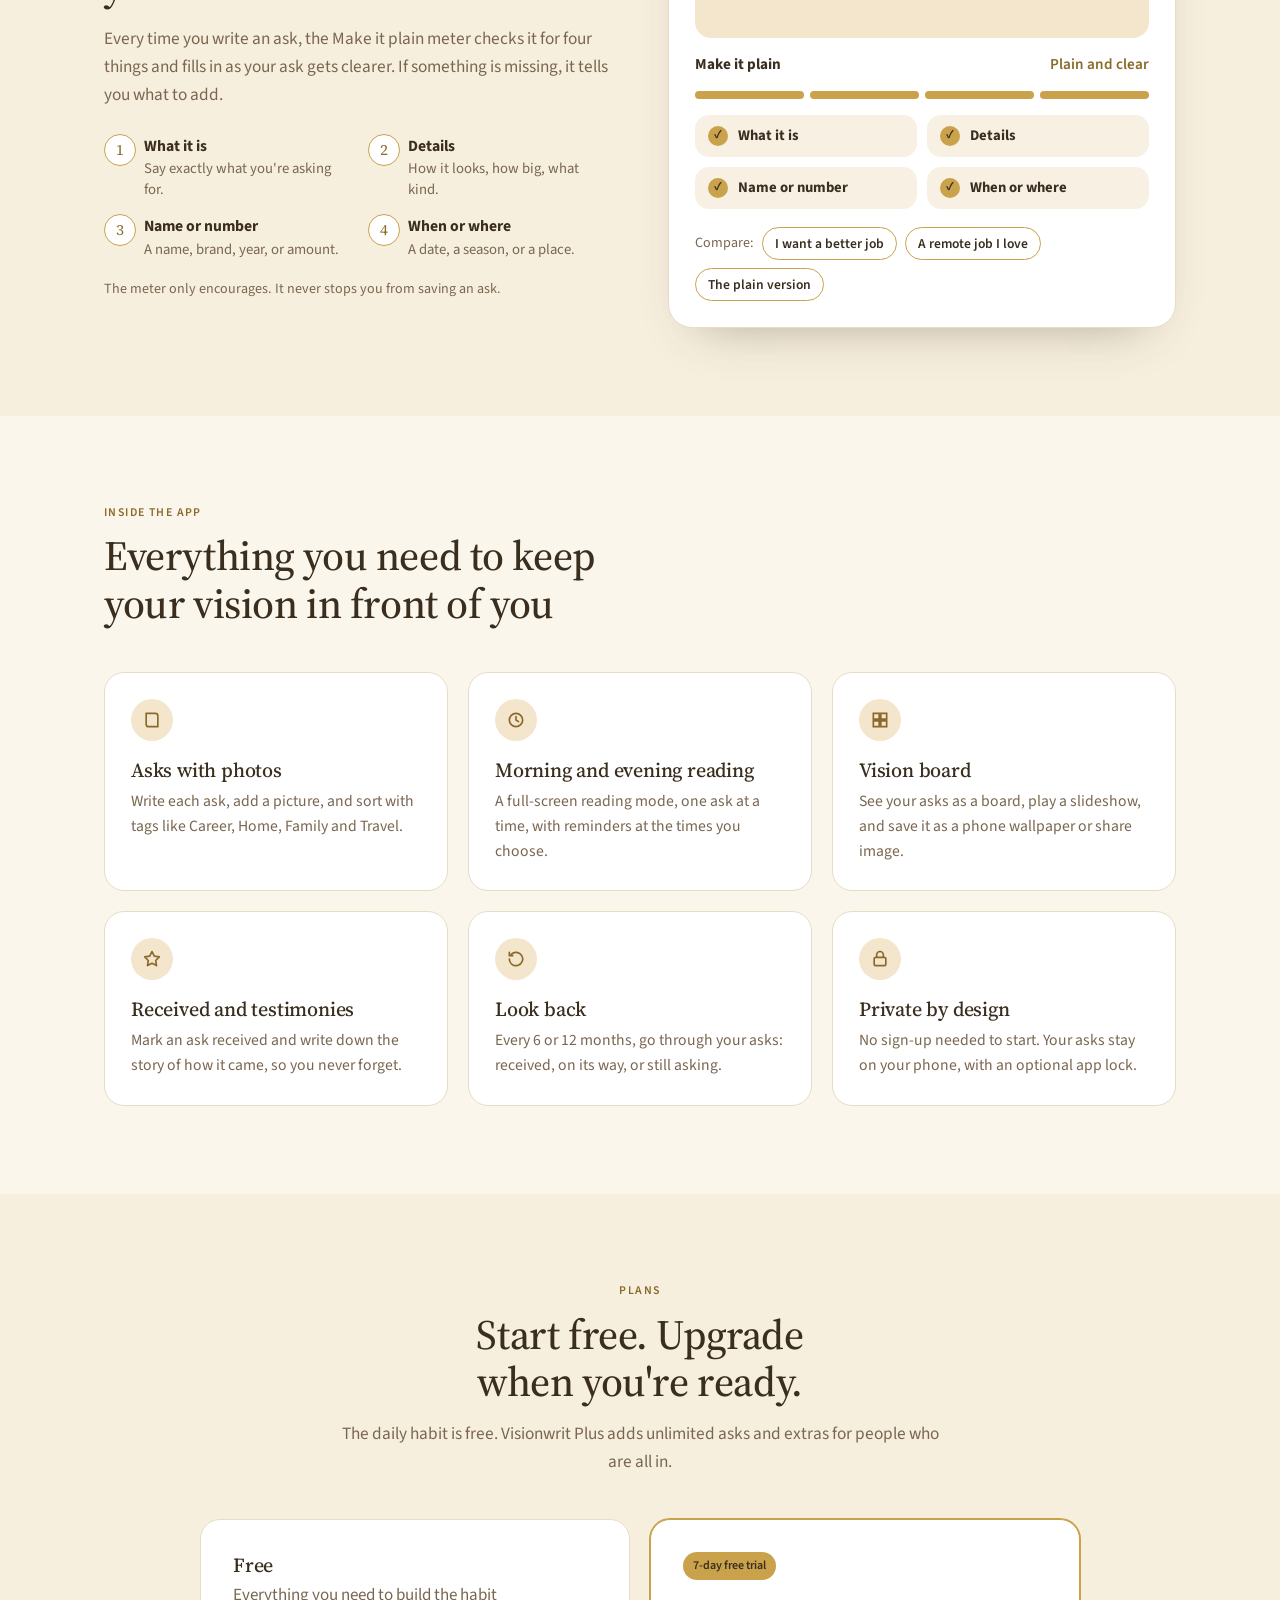
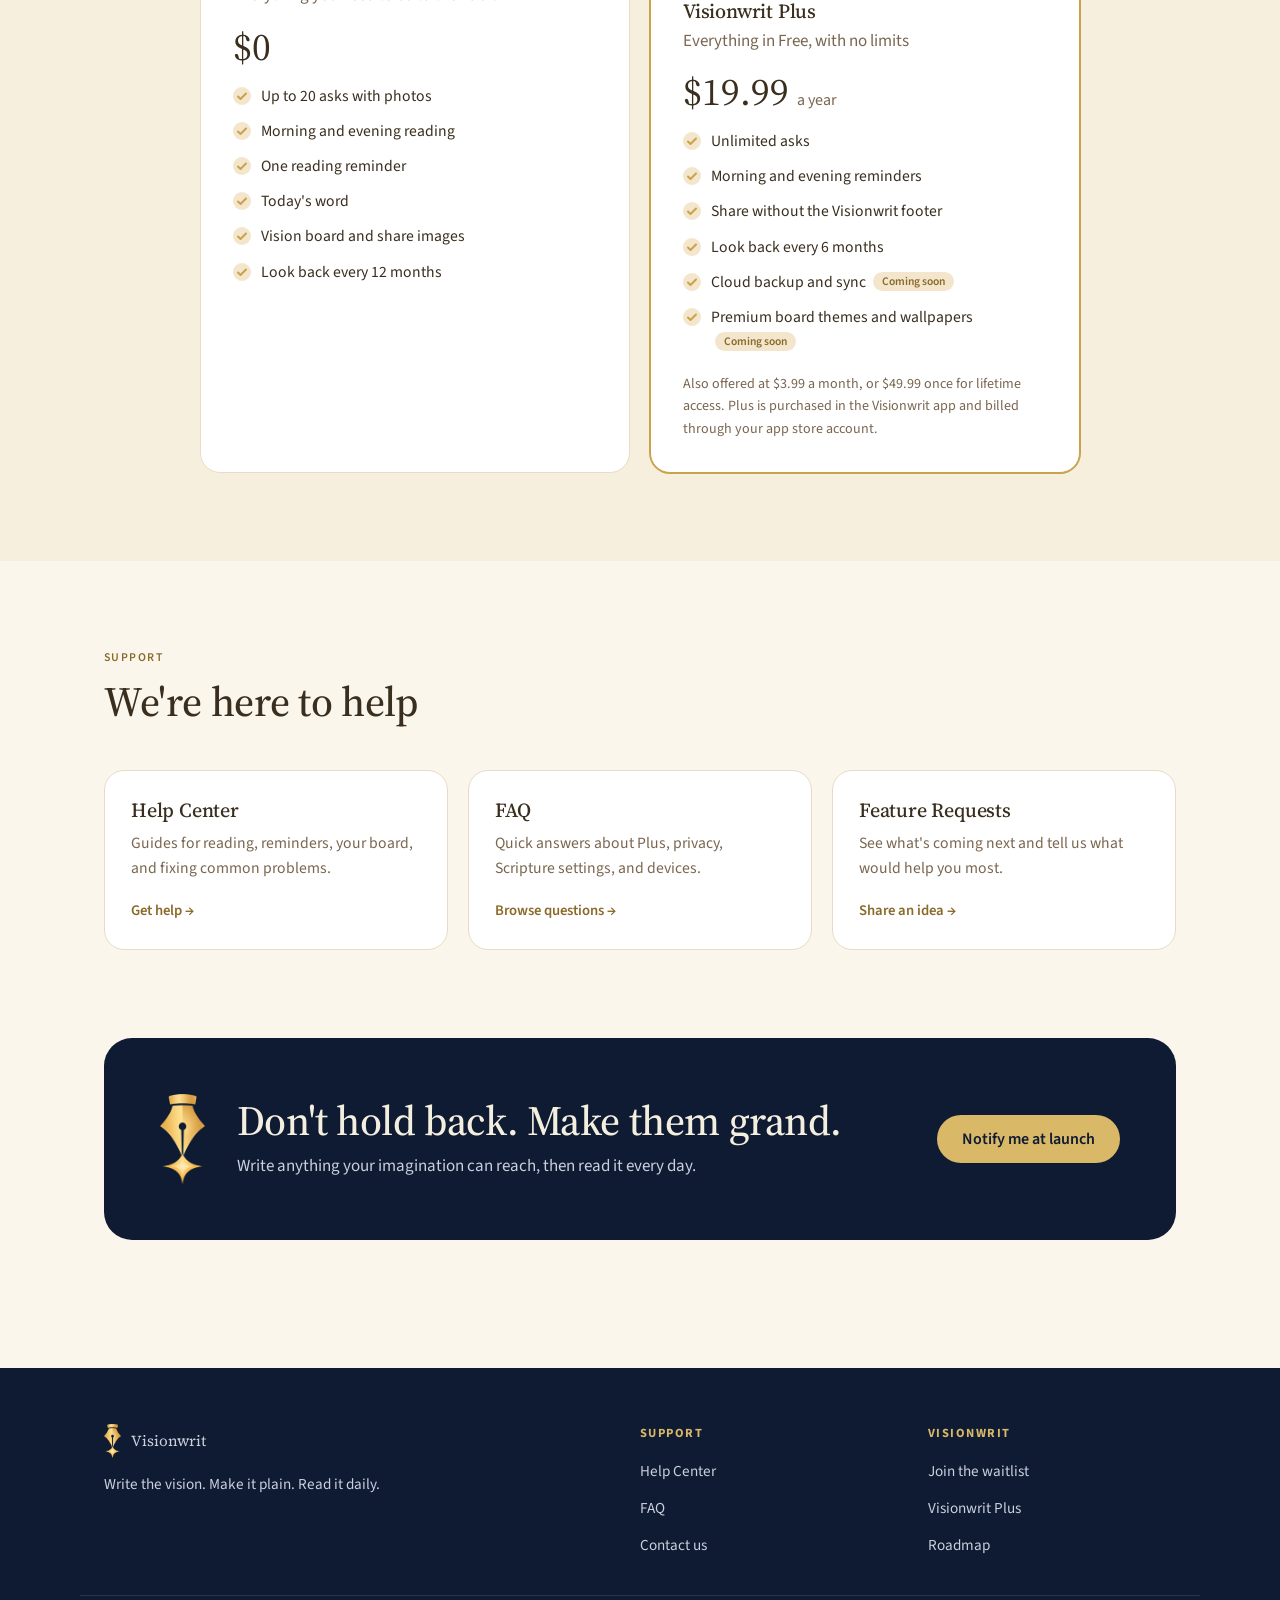
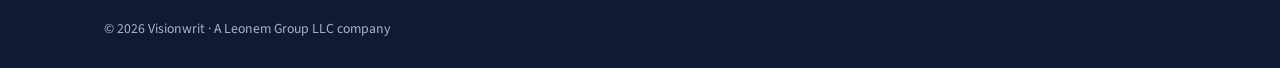
==== commit 0b05d953: "Add Kit waitlist pop-up" ====
--- a/index.html
+++ b/index.html
@@ -141,7 +141,7 @@
 <!-- SEO:END -->
 <link rel="preconnect" href="https://fonts.googleapis.com"><link rel="preconnect" href="https://fonts.gstatic.com" crossorigin>
 <link href="https://fonts.googleapis.com/css2?family=Source+Sans+3:wght@400;600&family=Source+Serif+4:ital,opsz,wght@0,8..60,400;0,8..60,500;1,8..60,500&display=swap" rel="stylesheet">
-<link rel="stylesheet" href="styles.css?v=20261031g">
+<link rel="stylesheet" href="styles.css?v=20261031h">
 </head>
 <body data-page="/">
 <main>
@@ -151,7 +151,7 @@
         <h1>Write the vision.<br><em>Make it plain.</em><br>Read it daily.</h1>
         <p class="lede">Visionwrit helps you turn your hopes into clear, written asks, read them every morning and night, and never forget what you've been given.</p>
         <div class="actions">
-          <a class="btn btn-gold play" href="#">Get it on Google Play</a>
+          <a class="btn btn-gold waitlist" data-formkit-toggle="b8080553c5" href="https://visionwrit.kit.com/b8080553c5">Notify me at launch</a>
           <a class="btn btn-outline" href="#how">See how it works</a>
         </div>
         <p class="store-note">Coming to Android in December 2026 and iPhone in spring 2027.</p>
@@ -319,12 +319,12 @@
       <div class="band-navy on-navy">
         <img src="img/mark.png" alt="" width="45" height="90">
         <div><h2>Don't hold back. Make them grand.</h2><p>Write anything your imagination can reach, then read it every day.</p></div>
-        <a class="btn btn-gold play" href="#">Get it on Google Play</a>
+        <a class="btn btn-gold waitlist" data-formkit-toggle="b8080553c5" href="https://visionwrit.kit.com/b8080553c5">Notify me at launch</a>
       </div>
     </div>
   </section>
 </main>
-<script src="site.js?v=20261031g"></script>
+<script src="site.js?v=20261031h"></script>
 <script>
 /* Same rules as the app's Make it plain meter (Code/src/lib/make-it-plain.ts) */
 const DESCRIBING_WORDS = /\b(black|white|red|blue|green|gold|silver|grey|gray|brown|yellow|pink|purple|orange|navy|cream|new|brand|custom|large|big|small|little|tall|leather|wood|wooden|brick|stone|glass|vintage|classic|luxury|paid[- ]off|debt[- ]free|four[- ]bedroom|three[- ]bedroom|two[- ]bedroom|ocean|beach|mountain|lake|corner|private|healthy|happy|loving|kind|full[- ]time|part[- ]time|remote)\b/i;
@@ -362,5 +362,7 @@
 document.querySelectorAll(".chip-btn").forEach(b => b.addEventListener("click", () => { input.value = b.dataset.ask; render(); }));
 render();
 </script>
+<!-- Kit waitlist pop-up (settings: timing, frequency, devices are set in Kit) -->
+<script async data-uid="b8080553c5" src="https://visionwrit.kit.com/b8080553c5/index.js"></script>
 </body>
 </html>
